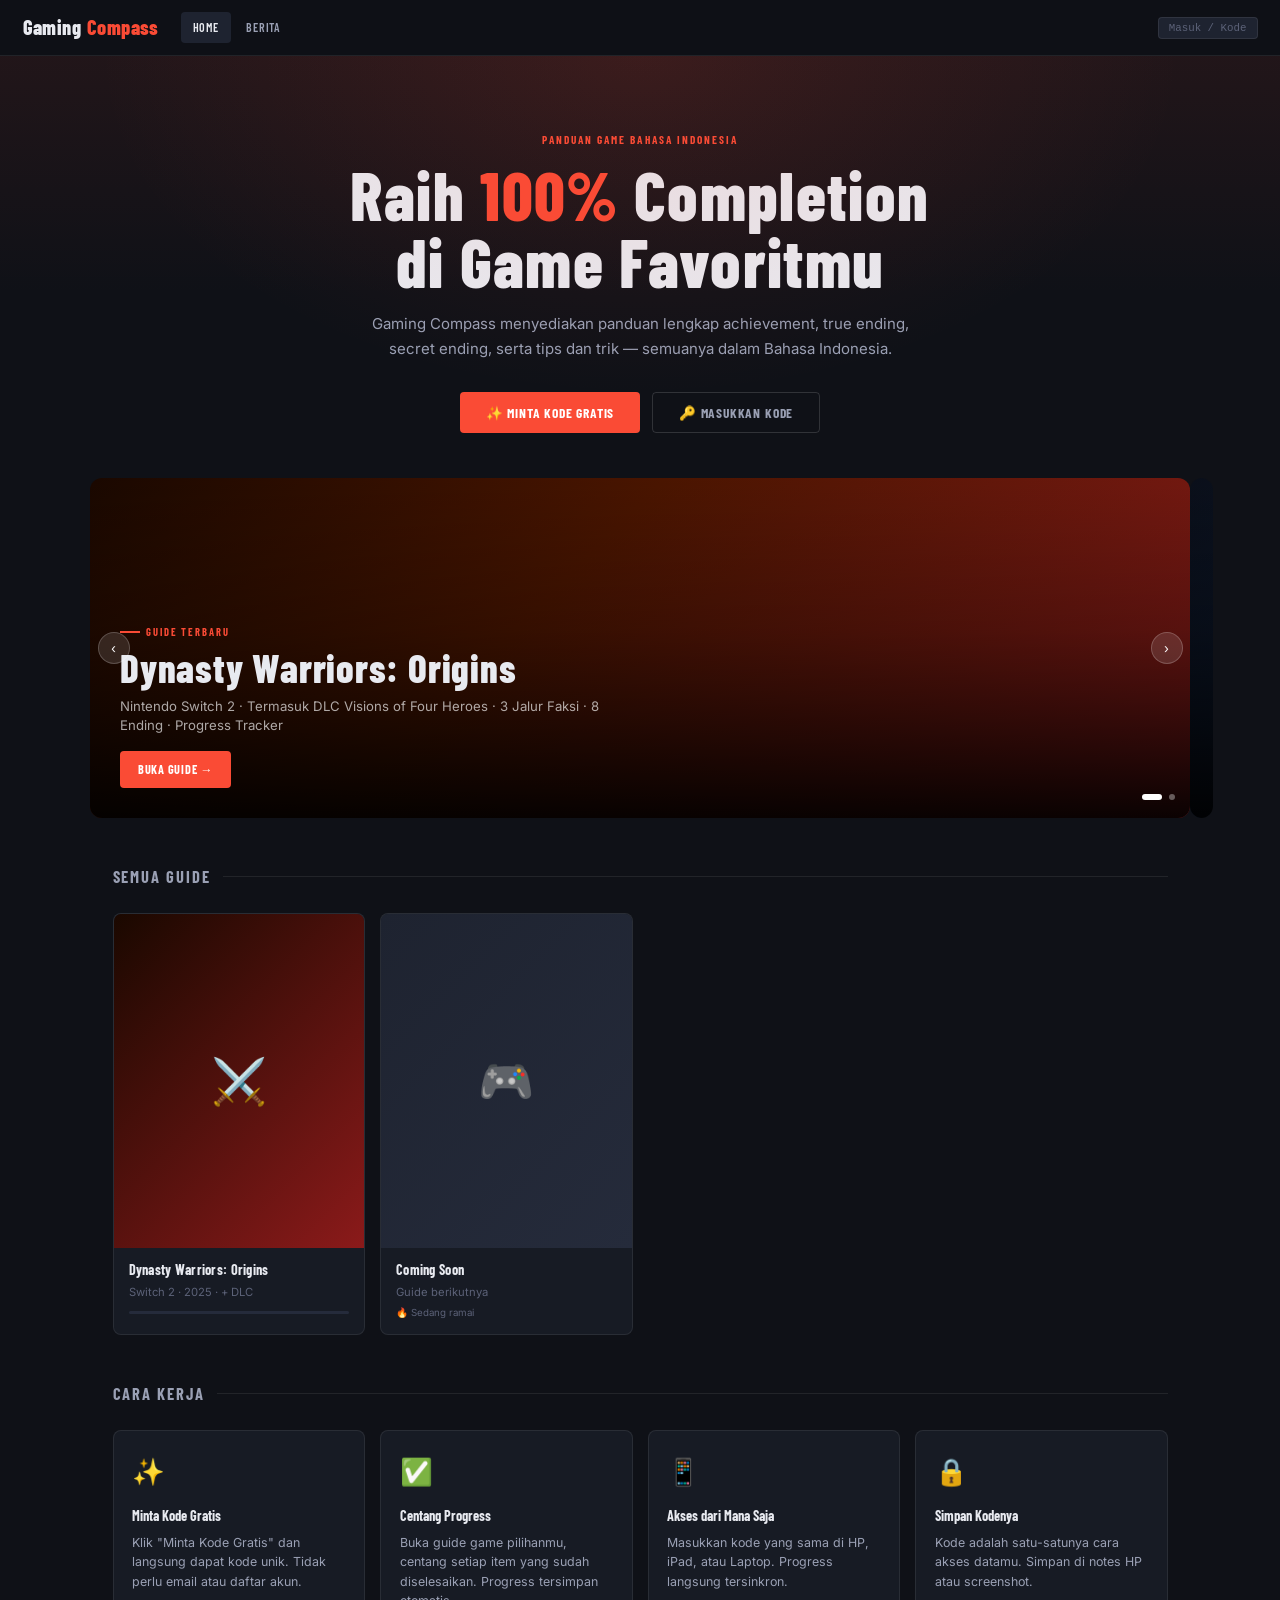
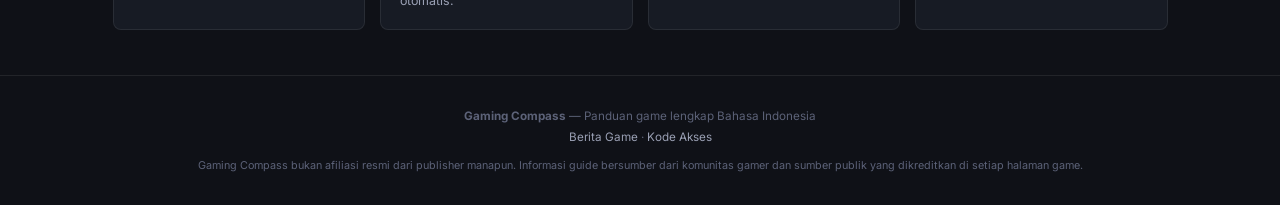
==== index.html @ 0605aa99 "Update index.html" ====
<!DOCTYPE html>
<html lang="id">
<head>
<meta charset="UTF-8">
<meta name="viewport" content="width=device-width, initial-scale=1.0">
<title>Gaming Compass — Panduan Game Lengkap Bahasa Indonesia</title>
<meta name="description" content="Gaming Compass adalah website panduan game berbahasa Indonesia. Temukan guide achievement, true ending, secret ending, dan tips trik menyelesaikan game favoritmu.">
<meta name="keywords" content="panduan game, guide game indonesia, achievement guide, true ending, secret ending, tips trik game, gaming compass">
<meta property="og:title" content="Gaming Compass — Panduan Game Bahasa Indonesia">
<meta property="og:description" content="Guide achievement, true ending, secret ending, dan tips trik game dalam Bahasa Indonesia.">
<meta property="og:type" content="website">
<link rel="canonical" href="https://yutelich.github.io/GamingCompass/">
<link rel="stylesheet" href="assets/css/main.css">
<style>
  /* ── HERO SLIDER ─────────────────────────────── */
  .gc-slider {
    position: relative;
    overflow: hidden;
    border-radius: var(--radius-lg);
    margin: 1.5rem auto 0;
    max-width: 1100px;
    padding: 0 1.5rem;
    box-sizing: content-box;
  }
  .gc-slider-inner { padding: 0 1.5rem; }
  .gc-slides {
    display: flex;
    transition: transform 0.5s cubic-bezier(0.4,0,0.2,1);
    will-change: transform;
  }
  .gc-slide {
    min-width: 100%;
    position: relative;
    height: 340px;
    border-radius: var(--radius-lg);
    overflow: hidden;
    display: flex;
    align-items: flex-end;
    flex-shrink: 0;
  }
  .gc-slide-bg {
    position: absolute;
    inset: 0;
  }
  .gc-slide-gradient {
    position: absolute;
    inset: 0;
    background: linear-gradient(to top, rgba(0,0,0,0.92) 0%, rgba(0,0,0,0.3) 55%, transparent 100%);
  }
  .gc-slide-content {
    position: relative;
    z-index: 1;
    padding: 2rem;
    width: 100%;
  }
  .gc-slide-label {
    font-family: var(--font-head);
    font-size: 0.7rem;
    font-weight: 700;
    letter-spacing: 0.18em;
    text-transform: uppercase;
    color: var(--c-accent);
    margin-bottom: 0.5rem;
    display: flex;
    align-items: center;
    gap: 0.4rem;
  }
  .gc-slide-label::before {
    content: '';
    width: 20px; height: 2px;
    background: var(--c-accent);
    display: inline-block;
  }
  .gc-slide-title {
    font-family: var(--font-head);
    font-size: clamp(1.6rem, 4vw, 2.6rem);
    font-weight: 800;
    line-height: 1.05;
    letter-spacing: 0.02em;
    margin-bottom: 0.5rem;
  }
  .gc-slide-desc {
    font-size: 0.88rem;
    color: rgba(255,255,255,0.65);
    margin-bottom: 1rem;
    max-width: 520px;
    line-height: 1.5;
  }

  /* News slide items */
  .gc-slide-news-grid {
    display: grid;
    grid-template-columns: repeat(3, 1fr);
    gap: 0.75rem;
    margin-top: 0.5rem;
  }
  .gc-slide-news-item {
    background: rgba(255,255,255,0.07);
    border: 1px solid rgba(255,255,255,0.1);
    border-radius: var(--radius);
    padding: 0.7rem 0.85rem;
    text-decoration: none;
    display: block;
    transition: background 0.15s;
  }
  .gc-slide-news-item:hover { background: rgba(255,255,255,0.12); }
  .gc-slide-news-source {
    font-family: var(--font-head);
    font-size: 0.62rem;
    font-weight: 700;
    letter-spacing: 0.1em;
    text-transform: uppercase;
    color: var(--c-accent);
    margin-bottom: 0.25rem;
  }
  .gc-slide-news-title {
    font-family: var(--font-head);
    font-size: 0.82rem;
    font-weight: 600;
    color: var(--c-text);
    line-height: 1.3;
    display: -webkit-box;
    -webkit-line-clamp: 2;
    -webkit-box-orient: vertical;
    overflow: hidden;
  }

  /* Slider controls */
  .gc-slider-controls {
    position: absolute;
    bottom: 1.25rem;
    right: 2.5rem;
    display: flex;
    align-items: center;
    gap: 0.5rem;
    z-index: 10;
  }
  .gc-slider-dot {
    width: 6px; height: 6px;
    border-radius: 99px;
    background: rgba(255,255,255,0.35);
    cursor: pointer;
    transition: all 0.2s;
    border: none;
    padding: 0;
  }
  .gc-slider-dot.active {
    background: #fff;
    width: 20px;
  }
  .gc-slider-arrow {
    width: 32px; height: 32px;
    border-radius: 50%;
    background: rgba(255,255,255,0.12);
    border: 1px solid rgba(255,255,255,0.2);
    color: #fff;
    display: flex;
    align-items: center;
    justify-content: center;
    cursor: pointer;
    font-size: 0.85rem;
    transition: background 0.15s;
    position: absolute;
    top: 50%;
    transform: translateY(-50%);
    z-index: 10;
  }
  .gc-slider-arrow:hover { background: rgba(255,255,255,0.25); }
  .gc-slider-arrow.prev { left: 2rem; }
  .gc-slider-arrow.next { right: 2rem; }

  /* News loading */
  .gc-news-loading {
    display: flex;
    gap: 0.75rem;
  }
  .gc-news-skeleton {
    flex: 1;
    background: rgba(255,255,255,0.06);
    border-radius: var(--radius);
    height: 70px;
    animation: shimmer 1.4s infinite;
  }
  @keyframes shimmer {
    0%,100% { opacity: 0.4; }
    50% { opacity: 0.8; }
  }

  /* ── HOW IT WORKS ────────────────────────────── */
  .gc-how-grid {
    display: grid;
    grid-template-columns: repeat(auto-fit, minmax(200px, 1fr));
    gap: 1rem;
  }
  .gc-how-card {
    background: var(--c-surface);
    border: 1px solid var(--c-border);
    border-radius: var(--radius);
    padding: 1.25rem;
  }
  .gc-how-icon { font-size: 1.75rem; margin-bottom: 0.75rem; }
  .gc-how-title {
    font-family: var(--font-head);
    font-size: 0.95rem;
    font-weight: 700;
    margin-bottom: 0.35rem;
  }
  .gc-how-desc { font-size: 0.83rem; color: var(--c-text-2); line-height: 1.55; }

  /* ── MOBILE SLIDER FIX ────────────────────────── */
  @media (max-width: 640px) {
    /* Slider wrapper — full bleed di mobile */
    .gc-slider {
      padding: 0;
      margin: 1rem 0 0;
      border-radius: 0;
    }
    .gc-slider-inner { padding: 0; }

    /* Slide: stack vertikal di mobile — gambar atas, konten bawah */
    .gc-slide {
      height: auto;
      min-height: 0;
      flex-direction: column;
      align-items: stretch;
    }

    /* Gambar hero: 16:9 di atas */
    .gc-slide-bg {
      position: relative;
      width: 100%;
      aspect-ratio: 16/9;
      flex-shrink: 0;
    }
    .gc-slide-bg img,
    .gc-slide-bg > div {
      position: absolute;
      inset: 0;
      width: 100%;
      height: 100%;
    }

    /* Gradient: hanya di bawah gambar, tidak menutupi teks */
    .gc-slide-gradient {
      display: none;
    }

    /* Konten: di bawah gambar dengan background solid */
    .gc-slide-content {
      position: relative;
      background: var(--c-surface);
      border-top: 1px solid var(--c-border);
      padding: 1rem 1.25rem 1.5rem;
      z-index: 1;
    }

    /* Teks konten — sesuaikan ukuran */
    .gc-slide-title { font-size: 1.35rem; color: var(--c-text); }
    .gc-slide-desc { color: var(--c-text-2); font-size: 0.82rem; margin-bottom: 0.75rem; }
    .gc-slide-label { color: var(--c-accent); }

    /* News grid: 1 kolom */
    .gc-slide-news-grid {
      grid-template-columns: 1fr;
      gap: 0.5rem;
    }

    /* Sembunyikan arrow, tampilkan dots lebih besar */
    .gc-slider-arrow { display: none; }
    .gc-slider-controls {
      position: relative;
      bottom: auto;
      right: auto;
      justify-content: center;
      padding: 0.75rem 0 0.25rem;
      background: var(--c-surface);
    }
    .gc-slider-dot { width: 8px; height: 8px; }
    .gc-slider-dot.active { width: 24px; }
  }
</style>
</head>
<body>

<!-- NAV -->
<nav class="gc-nav">
  <a href="/" class="gc-nav-logo">Gaming<span>Compass</span></a>
  <div class="gc-nav-links">
    <a href="/" class="gc-nav-link active">Home</a>
    <a href="news/" class="gc-nav-link">Berita</a>
  </div>
  <div class="gc-nav-right">
    <button class="gc-nav-code" id="gc-nav-code" onclick="GCModal.showAuth()">Masuk / Kode</button>
  </div>
</nav>

<!-- HERO -->
<section class="gc-hero" style="padding-bottom:1.5rem">
  <div class="gc-hero-eyebrow">Panduan Game Bahasa Indonesia</div>
  <h1 class="gc-hero-title">Raih <span>100%</span> Completion<br>di Game Favoritmu</h1>
  <p class="gc-hero-desc">
    Gaming Compass menyediakan panduan lengkap achievement, true ending, secret ending,
    serta tips dan trik — semuanya dalam Bahasa Indonesia.
  </p>
  <div class="gc-hero-actions">
    <button class="btn btn-primary btn-lg" onclick="GCModal.showNewCode()">✨ Minta Kode Gratis</button>
    <button class="btn btn-outline btn-lg" onclick="GCModal.showEnterCode()">🔑 Masukkan Kode</button>
  </div>
</section>

<!-- ── FEATURED SLIDER ─────────────────────────── -->
<div class="gc-slider" id="gc-slider">
  <button class="gc-slider-arrow prev" onclick="GCSlider.prev()" aria-label="Sebelumnya">‹</button>
  <button class="gc-slider-arrow next" onclick="GCSlider.next()" aria-label="Berikutnya">›</button>

  <div class="gc-slides" id="gc-slides">

    <!-- Slide 1: Featured Game -->
    <div class="gc-slide">
      <div class="gc-slide-bg" id="sgdb-hero-dwo">
        <!-- Gambar dari SteamGridDB dimuat via JS, fallback ke gradient -->
        <div id="sgdb-hero-placeholder-dwo" style="width:100%;height:100%;background:linear-gradient(135deg,#1a0800 0%,#4a1500 40%,#8b1a1a 100%)"></div>
        <img id="sgdb-hero-img-dwo" src="" alt=""
             style="width:100%;height:100%;object-fit:cover;position:absolute;inset:0;display:none;opacity:0.85"
             onerror="this.style.display='none'">
      </div>
      <div class="gc-slide-gradient"></div>
      <div class="gc-slide-content">
        <div class="gc-slide-label">Guide Terbaru</div>
        <div class="gc-slide-title">Dynasty Warriors: Origins</div>
        <div class="gc-slide-desc">Nintendo Switch 2 · Termasuk DLC Visions of Four Heroes · 3 Jalur Faksi · 8 Ending · Progress Tracker</div>
        <a href="games/dwo/" class="btn btn-primary">Buka Guide →</a>
      </div>
    </div>

    <!-- Slide 2: Berita Terkini + background game trending -->
    <div class="gc-slide">
      <div class="gc-slide-bg">
        <div style="width:100%;height:100%;background:linear-gradient(135deg,#0a0f1a 0%,#0d1f3c 50%,#0a1628 100%)"></div>
        <img id="slide2-trending-img" src="" alt=""
             style="width:100%;height:100%;object-fit:cover;position:absolute;inset:0;display:none;opacity:0.25"
             onerror="this.style.display='none'">
      </div>
      <div class="gc-slide-gradient"></div>
      <div class="gc-slide-content">
        <div class="gc-slide-label">Berita Terkini</div>
        <div class="gc-slide-title">Seputar Dunia Game</div>
        <div id="gc-slide-news">
          <!-- Diisi JS dari RSS feed -->
          <div class="gc-news-loading">
            <div class="gc-news-skeleton"></div>
            <div class="gc-news-skeleton"></div>
            <div class="gc-news-skeleton"></div>
          </div>
        </div>
        <a href="news/" class="btn btn-outline" style="margin-top:0.85rem">Lihat Semua Berita →</a>
      </div>
    </div>

  </div>

  <!-- Dots -->
  <div class="gc-slider-controls">
    <button class="gc-slider-dot active" onclick="GCSlider.goTo(0)"></button>
    <button class="gc-slider-dot" onclick="GCSlider.goTo(1)"></button>
  </div>
</div>

<!-- ── GAME LIST ──────────────────────────────── -->
<div class="gc-section">
  <div class="gc-section-title">Semua Guide</div>
  <div class="gc-game-grid">
    <a href="games/dwo/" class="gc-game-card">
      <div class="gc-game-card-cover">
        <img id="sgdb-cover-dwo"
             src=""
             alt="Dynasty Warriors: Origins"
             style="width:100%;height:100%;object-fit:cover;display:none"
             onerror="this.style.display='none';document.getElementById('sgdb-placeholder-dwo').style.display='flex'">
        <div id="sgdb-placeholder-dwo" class="gc-game-card-cover-placeholder"
             style="background:linear-gradient(135deg,#1a0800,#8b1a1a)">⚔️</div>
      </div>
      <div class="gc-game-card-info">
        <div class="gc-game-card-title">Dynasty Warriors: Origins</div>
        <div class="gc-game-card-meta">Switch 2 · 2025 · + DLC</div>
        <div class="gc-game-card-progress">
          <div class="gc-game-card-progress-fill" id="prog-dwo" style="width:0%"></div>
        </div>
      </div>
    </a>
    <!-- Coming Soon: gambar dari game trending via SGDB -->
    <div class="gc-game-card" style="cursor:default;pointer-events:none" id="card-trending">
      <div class="gc-game-card-cover">
        <img id="trending-cover" src="" alt=""
             style="width:100%;height:100%;object-fit:cover;display:none">
        <div id="trending-placeholder" class="gc-game-card-cover-placeholder"
             style="background:linear-gradient(135deg,var(--c-surface-2),var(--c-surface-3))">🎮</div>
      </div>
      <div class="gc-game-card-info">
        <div class="gc-game-card-title" id="trending-title">Coming Soon</div>
        <div class="gc-game-card-meta" id="trending-meta">Guide berikutnya</div>
        <div style="font-size:0.65rem;color:var(--c-text-3);margin-top:0.25rem">🔥 Sedang ramai</div>
      </div>
    </div>
  </div>
</div>

<!-- ── HOW IT WORKS ──────────────────────────── -->
<div class="gc-section" style="padding-top:0">
  <div class="gc-section-title">Cara Kerja</div>
  <div class="gc-how-grid">
    <div class="gc-how-card">
      <div class="gc-how-icon">✨</div>
      <div class="gc-how-title">Minta Kode Gratis</div>
      <div class="gc-how-desc">Klik "Minta Kode Gratis" dan langsung dapat kode unik. Tidak perlu email atau daftar akun.</div>
    </div>
    <div class="gc-how-card">
      <div class="gc-how-icon">✅</div>
      <div class="gc-how-title">Centang Progress</div>
      <div class="gc-how-desc">Buka guide game pilihanmu, centang setiap item yang sudah diselesaikan. Progress tersimpan otomatis.</div>
    </div>
    <div class="gc-how-card">
      <div class="gc-how-icon">📱</div>
      <div class="gc-how-title">Akses dari Mana Saja</div>
      <div class="gc-how-desc">Masukkan kode yang sama di HP, iPad, atau Laptop. Progress langsung tersinkron.</div>
    </div>
    <div class="gc-how-card">
      <div class="gc-how-icon">🔒</div>
      <div class="gc-how-title">Simpan Kodenya</div>
      <div class="gc-how-desc">Kode adalah satu-satunya cara akses datamu. Simpan di notes HP atau screenshot.</div>
    </div>
  </div>
</div>

<!-- FOOTER -->
<footer class="gc-footer">
  <strong>Gaming Compass</strong> — Panduan game lengkap Bahasa Indonesia<br>
  <a href="news/">Berita Game</a> ·
  <a href="#" onclick="GCModal.showAuth();return false">Kode Akses</a>
  <span class="gc-disclaimer">
    Gaming Compass bukan afiliasi resmi dari publisher manapun.
    Informasi guide bersumber dari komunitas gamer dan sumber publik yang dikreditkan di setiap halaman game.
  </span>
</footer>

<!-- Trakteer: gunakan link langsung, hindari script embed yang override body -->
<div id="gc-trakteer-fixed" style="display:none">
  <a href="https://trakteer.id/yudith2/tip" target="_blank" rel="noopener"
     style="display:inline-flex;align-items:center;gap:8px;background:#04B7A6;color:#fff;padding:10px 20px;border-radius:8px;font-weight:700;font-size:14px;text-decoration:none">
    <img src="https://trakteer.id/images/mix/coffee.png" width="24" height="24" alt="">
    Dukung di Trakteer
  </a>
</div>
<script src="assets/js/core.js"></script>
<script src="assets/js/modal.js"></script>
<script src="assets/js/test.js"></script>
<script>
  // ── API KEY ────────────────────────────────────
  GC.CONFIG.JSONBIN_API_KEY = '$2a$10$VFA8BfmxCnPmR4nZk/qxd..3oQptVimsCT5/ZEF265dcwY8LIfJZK';

  // ── INIT: tanpa pop-up, hanya update nav ──────
  (async () => {
    await GC.init();
    // Update tombol nav sesuai status login — tanpa modal pop-up
    const navBtn = document.getElementById('gc-nav-code');
    if (navBtn) {
      if (GC.isLoggedIn()) {
        navBtn.textContent = '🔑 ' + GC.getCode();
        navBtn.classList.add('logged-in');
        navBtn.title = 'Klik untuk logout';
        navBtn.onclick = () => {
          if (confirm('Keluar dari kode ini?')) { GC.logout(); location.reload(); }
        };
      } else if (GC.isGuest()) {
        navBtn.textContent = '👁 Mode Tamu';
      }
    }
    // Progress bar di game card
    if (GC.isLoggedIn()) {
      const prog = GC.getProgress('dwo');
      const done = Object.values(prog).filter(Boolean).length;
      const total = 125;
      const el = document.getElementById('prog-dwo');
      if (el) el.style.width = Math.round(done / total * 100) + '%';
    }
  })();

  // ── SLIDER ────────────────────────────────────
  const GCSlider = (() => {
    let current = 0;
    const total = 2;
    let timer = null;
    const INTERVAL = 6000;

    function goTo(idx) {
      current = (idx + total) % total;
      const slides = document.getElementById('gc-slides');
      if (!slides) return;
      slides.style.transform = `translateX(-${current * 100}%)`;
      document.querySelectorAll('.gc-slider-dot').forEach((d, i) => {
        d.classList.toggle('active', i === current);
      });
      resetTimer();
    }
    function next() { goTo(current + 1); }
    function prev() { goTo(current - 1); }
    function resetTimer() {
      clearInterval(timer);
      timer = setInterval(next, INTERVAL);
    }

    // Swipe support (touch)
    let touchStartX = 0;
    const slider = document.getElementById('gc-slider');
    if (slider) {
      slider.addEventListener('touchstart', e => { touchStartX = e.touches[0].clientX; }, { passive: true });
      slider.addEventListener('touchend', e => {
        const diff = touchStartX - e.changedTouches[0].clientX;
        if (Math.abs(diff) > 40) diff > 0 ? next() : prev();
      });
      // Pause on hover
      slider.addEventListener('mouseenter', () => clearInterval(timer));
      slider.addEventListener('mouseleave', resetTimer);
    }

    resetTimer();
    return { goTo, next, prev };
  })();

  // ── BERITA DI SLIDE 2 (RSS via allorigins proxy) ──
  async function loadSlideNews() {
    const sources = [
      { name: 'Gamebrott', url: 'https://gamebrott.com/category/berita/feed' },
    ];
    const container = document.getElementById('gc-slide-news');
    if (!container) return;

    try {
      // Ambil 1 artikel dari tiap sumber secara paralel
      const results = await Promise.allSettled(
        sources.map(async src => {
          const proxy = `https://gc-rss-proxy.yudithputra-smi.workers.dev/?url=${encodeURIComponent(src.url)}`;
          const res = await fetch(proxy, { signal: AbortSignal.timeout(6000) });
          const data = await res.json();
          const parser = new DOMParser();
          const xml = parser.parseFromString(data.contents, 'text/xml');
          const item = xml.querySelector('item');
          return {
            source: src.name,
            title: item?.querySelector('title')?.textContent?.trim() || '—',
            link: item?.querySelector('link')?.textContent?.trim() || '#',
          };
        })
      );

      const items = results
        .filter(r => r.status === 'fulfilled')
        .map(r => r.value);

      if (items.length === 0) throw new Error('no items');

      container.innerHTML = `
        <div class="gc-slide-news-grid">
          ${items.map(item => `
            <a href="${item.link}" target="_blank" rel="noopener" class="gc-slide-news-item">
              <div class="gc-slide-news-source">${item.source}</div>
              <div class="gc-slide-news-title">${item.title}</div>
            </a>
          `).join('')}
        </div>
      `;
    } catch {
      // Fallback jika semua RSS gagal
      container.innerHTML = `
        <div class="gc-slide-news-grid">
          <a href="news/" class="gc-slide-news-item">
            <div class="gc-slide-news-source">Gaming Compass</div>
            <div class="gc-slide-news-title">Lihat semua berita game terbaru →</div>
          </a>
        </div>
      `;
    }
  }

  // ── STEAMGRIDDB — Auto-fetch cover art ───────────────────────────
  const CF_WORKER = 'https://gc-rss-proxy.yudithputra-smi.workers.dev';

  // Config per game: { slug, query, sgdbId (opsional — lebih akurat) }
  const GAME_ART = [
    { id: 'dwo', query: 'Dynasty Warriors Origins', sgdbId: 5453515 },
    // Tambah game baru di sini:
    // { id: 'game2', query: 'Nama Game', sgdbId: null },
  ];

  async function fetchGameArt(game) {
    try {
      // Pakai sgdbId langsung jika ada (lebih akurat, skip search step)
      const params = game.sgdbId
        ? `id=${game.sgdbId}&type=grids`
        : `game=${encodeURIComponent(game.query)}&type=grids`;

      const res = await fetch(`${CF_WORKER}/sgdb?${params}`);
      if (!res.ok) return null;
      const data = await res.json();
      if (!data.success || !data.images || data.images.length === 0) return null;

      // Pilih gambar terbaik — prefer thumb untuk card (lebih kecil, lebih cepat)
      return data.images[0].thumb || data.images[0].url;
    } catch(e) {
      console.warn('[SGDB] ' + game.id + ':', e.message);
      return null;
    }
  }

  async function loadAllGameArt() {
    for (var i = 0; i < GAME_ART.length; i++) {
      var game = GAME_ART[i];
      var imgEl = document.getElementById('sgdb-cover-' + game.id);
      var placeholderEl = document.getElementById('sgdb-placeholder-' + game.id);
      if (!imgEl) continue;

      // Fetch grid (portrait) untuk card
      var artUrl = await fetchGameArt(game);
      if (artUrl) {
        imgEl.src = artUrl;
        imgEl.style.display = 'block';
        if (placeholderEl) placeholderEl.style.display = 'none';
        console.log('[SGDB] grid ' + game.id + ': OK');
      } else {
        if (placeholderEl) placeholderEl.style.display = 'flex';
        console.warn('[SGDB] ' + game.id + ': gagal, pakai placeholder');
      }

      // Fetch hero (landscape) untuk featured slider
      var heroImgEl = document.getElementById('sgdb-hero-img-' + game.id);
      var heroPlaceholderEl = document.getElementById('sgdb-hero-placeholder-' + game.id);
      if (heroImgEl) {
        try {
          var heroParams = game.sgdbId
            ? 'id=' + game.sgdbId + '&type=heroes'
            : 'game=' + encodeURIComponent(game.query) + '&type=heroes';
          var heroRes = await fetch(CF_WORKER + '/sgdb?' + heroParams);
          var heroData = await heroRes.json();
          if (heroData.success && heroData.images && heroData.images.length > 0) {
            heroImgEl.src = heroData.images[0].url;
            heroImgEl.style.display = 'block';
            if (heroPlaceholderEl) heroPlaceholderEl.style.opacity = '0.3';
            console.log('[SGDB] hero ' + game.id + ': OK');
          }
        } catch(e) {
          console.warn('[SGDB] hero ' + game.id + ':', e.message);
        }
      }
    }
  }

  // ── TRENDING GAME — untuk Coming Soon card + Slide 2 background ──
  // Cache 7 hari di localStorage
  const TRENDING_CACHE_KEY = 'gc_trending_cache';
  const TRENDING_CACHE_TTL = 7 * 24 * 60 * 60 * 1000; // 7 hari ms

  async function loadTrending() {
    try {
      // Cek cache dulu
      const cached = localStorage.getItem(TRENDING_CACHE_KEY);
      if (cached) {
        const { data, ts } = JSON.parse(cached);
        if (Date.now() - ts < TRENDING_CACHE_TTL && data && data.games && data.games.length > 0) {
          applyTrending(data.games[0]);
          console.log('[Trending] dari cache, refresh ' + Math.round((TRENDING_CACHE_TTL - (Date.now() - ts)) / 86400000) + ' hari lagi');
          return;
        }
      }
      // Fetch baru
      const res = await fetch(CF_WORKER + '/trending?count=2');
      if (!res.ok) throw new Error('HTTP ' + res.status);
      const data = await res.json();
      if (data.success && data.games && data.games.length > 0) {
        // Simpan ke cache
        localStorage.setItem(TRENDING_CACHE_KEY, JSON.stringify({ data, ts: Date.now() }));
        applyTrending(data.games[0]);
        // Slide 2 pakai game ke-2 jika ada
        if (data.games.length > 1 && data.games[1].image) {
          var s2img = document.getElementById('slide2-trending-img');
          if (s2img) {
            s2img.src = data.games[1].image;
            s2img.style.display = 'block';
          }
        }
        console.log('[Trending] fetched:', data.games.map(function(g){return g.name;}).join(', '));
      }
    } catch(e) {
      console.warn('[Trending] gagal:', e.message);
    }
  }

  function applyTrending(game) {
    if (!game) return;
    // Update Coming Soon card
    var titleEl = document.getElementById('trending-title');
    var metaEl = document.getElementById('trending-meta');
    var coverEl = document.getElementById('trending-cover');
    var placeholderEl = document.getElementById('trending-placeholder');
    if (titleEl) titleEl.textContent = game.name;
    if (metaEl) metaEl.textContent = game.platform + ' · ' + game.year;
    if (coverEl && game.thumb) {
      coverEl.src = game.thumb;
      coverEl.style.display = 'block';
      if (placeholderEl) placeholderEl.style.display = 'none';
    }
    // Slide 2 background
    if (game.image) {
      var s2img = document.getElementById('slide2-trending-img');
      if (s2img) {
        s2img.src = game.image;
        s2img.style.display = 'block';
      }
    }
  }

  // Load semua setelah halaman siap
  if (document.readyState === 'complete') {
    loadSlideNews();
    loadAllGameArt();
    loadTrending();
  } else {
    window.addEventListener('load', function() {
      loadSlideNews();
      loadAllGameArt();
      loadTrending();
    });
  }
</script>
</body>
</html>
---- assets/css/main.css ----
/* ─────────────────────────────────────────────
   Gaming Compass — main.css
   Theme: Dark editorial, IGN-inspired
   Fonts: Barlow Condensed (headings) + Inter (body)
───────────────────────────────────────────── */

@import url('https://fonts.googleapis.com/css2?family=Barlow+Condensed:ital,wght@0,400;0,600;0,700;0,800;1,700&family=Inter:wght@300;400;500;600&display=swap');

/* ─── TOKENS ──────────────────────────────── */
:root {
  --c-bg:        #0f1117;
  --c-surface:   #171b24;
  --c-surface-2: #1e2330;
  --c-surface-3: #252b3b;
  --c-border:    rgba(255,255,255,0.08);
  --c-border-2:  rgba(255,255,255,0.14);

  --c-text:      #e8eaf0;
  --c-text-2:    #9aa0b4;
  --c-text-3:    #5c6278;

  --c-accent:    #fa4b35;   /* IGN-red */
  --c-accent-2:  #ff6b50;
  --c-gold:      #f0b429;
  --c-gold-dim:  #7a6030;
  --c-green:     #2ecc71;
  --c-blue:      #3498db;

  /* Per-game accent (dioverride di tiap game page) */
  --c-game:      var(--c-accent);
  --c-game-dim:  rgba(250,75,53,0.15);

  --radius-sm:   4px;
  --radius:      8px;
  --radius-lg:   12px;

  --shadow:      0 2px 12px rgba(0,0,0,0.4);
  --shadow-lg:   0 8px 32px rgba(0,0,0,0.6);

  --font-head:   'Barlow Condensed', sans-serif;
  --font-body:   'Inter', sans-serif;

  --nav-h:       56px;
  --sidebar-w:   260px;
}

/* ─── RESET ───────────────────────────────── */
*, *::before, *::after { box-sizing: border-box; margin: 0; padding: 0; }
html { scroll-behavior: smooth; font-size: 15px; }
body {
  background: var(--c-bg);
  color: var(--c-text);
  font-family: var(--font-body);
  line-height: 1.65;
  min-height: 100vh;
  -webkit-font-smoothing: antialiased;
}
img { max-width: 100%; display: block; }
a { color: inherit; text-decoration: none; }
button { cursor: pointer; font-family: inherit; }

/* ─── SCROLLBAR ───────────────────────────── */
::-webkit-scrollbar { width: 6px; height: 6px; }
::-webkit-scrollbar-track { background: var(--c-bg); }
::-webkit-scrollbar-thumb { background: var(--c-surface-3); border-radius: 99px; }

/* ═══════════════════════════════════════════
   NAVIGATION
═══════════════════════════════════════════ */
.gc-nav {
  position: sticky;
  top: 0;
  z-index: 100;
  height: var(--nav-h);
  background: rgba(15,17,23,0.96);
  backdrop-filter: blur(12px);
  border-bottom: 1px solid var(--c-border);
  display: flex;
  align-items: center;
  padding: 0 1.5rem;
  gap: 1.5rem;
}
.gc-nav-logo {
  font-family: var(--font-head);
  font-size: 1.35rem;
  font-weight: 800;
  letter-spacing: 0.02em;
  color: var(--c-text);
  display: flex;
  align-items: center;
  gap: 0.4rem;
  white-space: nowrap;
}
.gc-nav-logo span { color: var(--c-accent); }
.gc-nav-links {
  display: flex;
  gap: 0.25rem;
  flex: 1;
}
.gc-nav-link {
  font-family: var(--font-head);
  font-size: 0.8rem;
  font-weight: 600;
  letter-spacing: 0.08em;
  text-transform: uppercase;
  padding: 0.35rem 0.75rem;
  border-radius: var(--radius-sm);
  color: var(--c-text-2);
  transition: color 0.15s, background 0.15s;
}
.gc-nav-link:hover, .gc-nav-link.active { color: var(--c-text); background: var(--c-surface-2); }
.gc-nav-right {
  display: flex;
  align-items: center;
  gap: 0.75rem;
  margin-left: auto;
}
.gc-nav-code {
  font-family: monospace;
  font-size: 0.72rem;
  color: var(--c-text-3);
  background: var(--c-surface-2);
  border: 1px solid var(--c-border);
  padding: 4px 10px;
  border-radius: var(--radius-sm);
  cursor: pointer;
  transition: border-color 0.15s;
}
.gc-nav-code:hover { border-color: var(--c-border-2); color: var(--c-text-2); }
.gc-nav-code.logged-in { color: var(--c-gold); border-color: rgba(240,180,41,0.3); }

/* ═══════════════════════════════════════════
   BUTTONS
═══════════════════════════════════════════ */
.btn {
  display: inline-flex;
  align-items: center;
  gap: 0.4rem;
  font-family: var(--font-head);
  font-size: 0.82rem;
  font-weight: 700;
  letter-spacing: 0.06em;
  text-transform: uppercase;
  padding: 0.55rem 1.2rem;
  border-radius: var(--radius-sm);
  border: none;
  transition: all 0.15s;
  white-space: nowrap;
}
.btn-primary { background: var(--c-accent); color: #fff; }
.btn-primary:hover { background: var(--c-accent-2); transform: translateY(-1px); }
.btn-outline {
  background: transparent;
  color: var(--c-text-2);
  border: 1px solid var(--c-border-2);
}
.btn-outline:hover { color: var(--c-text); border-color: var(--c-text-3); }
.btn-ghost {
  background: var(--c-surface-2);
  color: var(--c-text-2);
  border: 1px solid var(--c-border);
}
.btn-ghost:hover { background: var(--c-surface-3); color: var(--c-text); }
.btn-gold { background: var(--c-gold); color: #000; }
.btn-gold:hover { background: #f5c842; }
.btn-sm { font-size: 0.72rem; padding: 0.35rem 0.8rem; }
.btn-lg { font-size: 0.9rem; padding: 0.75rem 1.75rem; }

/* ═══════════════════════════════════════════
   MODAL
═══════════════════════════════════════════ */
.gc-modal-overlay {
  position: fixed;
  inset: 0;
  background: rgba(0,0,0,0.75);
  backdrop-filter: blur(4px);
  z-index: 200;
  display: flex;
  align-items: center;
  justify-content: center;
  padding: 1rem;
  opacity: 0;
  pointer-events: none;
  transition: opacity 0.2s;
}
.gc-modal-overlay.open { opacity: 1; pointer-events: all; }
.gc-modal {
  background: var(--c-surface);
  border: 1px solid var(--c-border-2);
  border-radius: var(--radius-lg);
  padding: 2rem;
  width: 100%;
  max-width: 440px;
  box-shadow: var(--shadow-lg);
  transform: translateY(12px);
  transition: transform 0.2s;
}
.gc-modal-overlay.open .gc-modal { transform: translateY(0); }
.gc-modal-title {
  font-family: var(--font-head);
  font-size: 1.4rem;
  font-weight: 800;
  letter-spacing: 0.03em;
  margin-bottom: 0.25rem;
}
.gc-modal-sub { color: var(--c-text-2); font-size: 0.88rem; margin-bottom: 1.5rem; }
.gc-modal-actions { display: flex; flex-direction: column; gap: 0.75rem; }
.gc-modal-divider {
  display: flex;
  align-items: center;
  gap: 0.75rem;
  color: var(--c-text-3);
  font-size: 0.75rem;
  margin: 0.25rem 0;
}
.gc-modal-divider::before, .gc-modal-divider::after {
  content: '';
  flex: 1;
  height: 1px;
  background: var(--c-border);
}

/* Input */
.gc-input-group { display: flex; flex-direction: column; gap: 0.4rem; }
.gc-input-group label { font-size: 0.78rem; color: var(--c-text-2); font-weight: 500; }
.gc-input {
  background: var(--c-bg);
  border: 1px solid var(--c-border-2);
  border-radius: var(--radius-sm);
  padding: 0.65rem 0.9rem;
  color: var(--c-text);
  font-family: monospace;
  font-size: 1rem;
  letter-spacing: 0.08em;
  text-transform: uppercase;
  transition: border-color 0.15s;
  width: 100%;
}
.gc-input:focus { outline: none; border-color: var(--c-accent); }
.gc-input::placeholder { color: var(--c-text-3); text-transform: none; letter-spacing: 0; font-family: var(--font-body); }
.gc-input-error { color: #e74c3c; font-size: 0.78rem; margin-top: 0.25rem; }

/* Code display */
.gc-code-display {
  background: var(--c-bg);
  border: 1px solid var(--c-border-2);
  border-radius: var(--radius);
  padding: 1.25rem;
  text-align: center;
  margin: 1rem 0;
}
.gc-code-value {
  font-family: monospace;
  font-size: 1.6rem;
  font-weight: 700;
  letter-spacing: 0.12em;
  color: var(--c-gold);
  margin-bottom: 0.5rem;
}
.gc-code-note { font-size: 0.78rem; color: var(--c-text-3); }

/* Donate section di modal */
.gc-donate-section {
  border-top: 1px solid var(--c-border);
  margin-top: 1.25rem;
  padding-top: 1.25rem;
  text-align: center;
}
.gc-donate-label {
  font-size: 0.78rem;
  color: var(--c-text-3);
  margin-bottom: 0.75rem;
}

/* ═══════════════════════════════════════════
   HOMEPAGE — HERO
═══════════════════════════════════════════ */
.gc-hero {
  position: relative;
  overflow: hidden;
  padding: 5rem 1.5rem 4rem;
  text-align: center;
  background: linear-gradient(180deg, rgba(250,75,53,0.08) 0%, transparent 60%);
}
.gc-hero::before {
  content: '';
  position: absolute;
  inset: 0;
  background:
    radial-gradient(ellipse at 50% 0%, rgba(250,75,53,0.12) 0%, transparent 60%);
  pointer-events: none;
}
.gc-hero-eyebrow {
  font-family: var(--font-head);
  font-size: 0.75rem;
  font-weight: 700;
  letter-spacing: 0.18em;
  text-transform: uppercase;
  color: var(--c-accent);
  margin-bottom: 0.75rem;
}
.gc-hero-title {
  font-family: var(--font-head);
  font-size: clamp(2.4rem, 7vw, 4.5rem);
  font-weight: 800;
  line-height: 1;
  letter-spacing: 0.02em;
  margin-bottom: 1rem;
}
.gc-hero-title span { color: var(--c-accent); }
.gc-hero-desc {
  max-width: 560px;
  margin: 0 auto 2rem;
  color: var(--c-text-2);
  font-size: 1rem;
  line-height: 1.7;
}
.gc-hero-actions {
  display: flex;
  gap: 0.75rem;
  justify-content: center;
  flex-wrap: wrap;
}

/* ═══════════════════════════════════════════
   HOMEPAGE — GAME GRID
═══════════════════════════════════════════ */
.gc-section {
  max-width: 1100px;
  margin: 0 auto;
  padding: 3rem 1.5rem;
}
.gc-section-title {
  font-family: var(--font-head);
  font-size: 1.1rem;
  font-weight: 700;
  letter-spacing: 0.12em;
  text-transform: uppercase;
  color: var(--c-text-2);
  margin-bottom: 1.5rem;
  display: flex;
  align-items: center;
  gap: 0.75rem;
}
.gc-section-title::after {
  content: '';
  flex: 1;
  height: 1px;
  background: var(--c-border);
}

.gc-game-grid {
  display: grid;
  grid-template-columns: repeat(auto-fill, minmax(200px, 1fr));
  gap: 1rem;
}
.gc-game-card {
  background: var(--c-surface);
  border: 1px solid var(--c-border);
  border-radius: var(--radius);
  overflow: hidden;
  transition: border-color 0.2s, transform 0.2s, box-shadow 0.2s;
  cursor: pointer;
  text-decoration: none;
  display: block;
}
.gc-game-card:hover {
  border-color: var(--c-border-2);
  transform: translateY(-3px);
  box-shadow: var(--shadow-lg);
}
.gc-game-card-cover {
  aspect-ratio: 3/4;
  background: var(--c-surface-2);
  position: relative;
  overflow: hidden;
}
.gc-game-card-cover img {
  width: 100%;
  height: 100%;
  object-fit: cover;
  transition: transform 0.3s;
}
.gc-game-card:hover .gc-game-card-cover img { transform: scale(1.04); }
.gc-game-card-cover-placeholder {
  width: 100%;
  height: 100%;
  display: flex;
  align-items: center;
  justify-content: center;
  font-size: 3rem;
  color: var(--c-text-3);
}
.gc-game-card-info { padding: 0.85rem 1rem; }
.gc-game-card-title {
  font-family: var(--font-head);
  font-size: 0.95rem;
  font-weight: 700;
  letter-spacing: 0.02em;
  margin-bottom: 0.25rem;
  line-height: 1.3;
}
.gc-game-card-meta { font-size: 0.75rem; color: var(--c-text-3); }
.gc-game-card-progress {
  margin-top: 0.6rem;
  height: 3px;
  background: var(--c-surface-3);
  border-radius: 99px;
  overflow: hidden;
}
.gc-game-card-progress-fill {
  height: 100%;
  background: var(--c-accent);
  border-radius: 99px;
  transition: width 0.4s;
}

/* ═══════════════════════════════════════════
   GAME PAGE LAYOUT
═══════════════════════════════════════════ */
.gc-game-layout {
  display: grid;
  grid-template-columns: var(--sidebar-w) 1fr;
  min-height: calc(100vh - var(--nav-h));
  max-width: 1200px;
  margin: 0 auto;
  padding: 0 1.5rem;
  gap: 2rem;
}
.gc-sidebar {
  position: sticky;
  top: calc(var(--nav-h) + 1rem);
  height: fit-content;
  max-height: calc(100vh - var(--nav-h) - 2rem);
  overflow-y: auto;
  padding: 1.5rem 0;
}
.gc-sidebar-title {
  font-family: var(--font-head);
  font-size: 0.7rem;
  font-weight: 700;
  letter-spacing: 0.14em;
  text-transform: uppercase;
  color: var(--c-text-3);
  margin-bottom: 0.75rem;
  padding-bottom: 0.5rem;
  border-bottom: 1px solid var(--c-border);
}
.gc-sidebar-nav { display: flex; flex-direction: column; gap: 2px; }
.gc-sidebar-link {
  display: flex;
  align-items: center;
  justify-content: space-between;
  padding: 0.45rem 0.75rem;
  border-radius: var(--radius-sm);
  font-size: 0.82rem;
  color: var(--c-text-2);
  transition: all 0.15s;
  gap: 0.5rem;
}
.gc-sidebar-link:hover { background: var(--c-surface-2); color: var(--c-text); }
.gc-sidebar-link.active { background: var(--c-game-dim); color: var(--c-game); }
.gc-sidebar-link-pct {
  font-size: 0.7rem;
  color: var(--c-text-3);
  font-family: monospace;
  white-space: nowrap;
}

/* Overall progress di sidebar */
.gc-sidebar-progress {
  background: var(--c-surface);
  border: 1px solid var(--c-border);
  border-radius: var(--radius);
  padding: 1rem;
  margin-bottom: 1.25rem;
}
.gc-sidebar-progress-label {
  font-family: var(--font-head);
  font-size: 0.7rem;
  font-weight: 700;
  letter-spacing: 0.12em;
  text-transform: uppercase;
  color: var(--c-text-3);
  margin-bottom: 0.6rem;
}
.gc-overall-bar {
  height: 6px;
  background: var(--c-surface-3);
  border-radius: 99px;
  overflow: hidden;
  margin-bottom: 0.4rem;
}
.gc-overall-bar-fill {
  height: 100%;
  background: var(--c-game);
  border-radius: 99px;
  transition: width 0.4s;
}
.gc-overall-pct {
  font-family: var(--font-head);
  font-size: 1.2rem;
  font-weight: 700;
  color: var(--c-text);
}

.gc-content { padding: 2rem 0; }

/* ═══════════════════════════════════════════
   GAME PAGE — HERO BANNER
═══════════════════════════════════════════ */
.gc-game-hero {
  position: relative;
  height: 280px;
  overflow: hidden;
  border-radius: var(--radius-lg);
  margin-bottom: 2rem;
  display: flex;
  align-items: flex-end;
}
.gc-game-hero-bg {
  position: absolute;
  inset: 0;
  background: var(--c-surface-2);
}
.gc-game-hero-bg img {
  width: 100%;
  height: 100%;
  object-fit: cover;
  object-position: center top;
  opacity: 0.75;
  transition: opacity 0.3s ease;
}
.gc-game-hero-gradient {
  position: absolute;
  inset: 0;
  background: linear-gradient(to top, var(--c-bg) 0%, transparent 60%);
}
.gc-game-hero-content {
  position: relative;
  z-index: 1;
  padding: 1.5rem;
  width: 100%;
}
.gc-game-hero-tag {
  font-family: var(--font-head);
  font-size: 0.7rem;
  font-weight: 700;
  letter-spacing: 0.14em;
  text-transform: uppercase;
  color: var(--c-game);
  margin-bottom: 0.3rem;
}
.gc-game-hero-title {
  font-family: var(--font-head);
  font-size: clamp(1.6rem, 4vw, 2.4rem);
  font-weight: 800;
  line-height: 1;
  letter-spacing: 0.02em;
}

/* ═══════════════════════════════════════════
   CHECKLIST COMPONENTS
═══════════════════════════════════════════ */
.gc-chapter {
  margin-bottom: 1.25rem;
  border: 1px solid var(--c-border);
  border-radius: var(--radius);
  overflow: hidden;
}
.gc-chapter-header {
  display: flex;
  align-items: center;
  justify-content: space-between;
  padding: 0.85rem 1.25rem;
  background: var(--c-surface);
  cursor: pointer;
  user-select: none;
  gap: 1rem;
  transition: background 0.15s;
}
.gc-chapter-header:hover { background: var(--c-surface-2); }
.gc-chapter-title {
  font-family: var(--font-head);
  font-size: 0.95rem;
  font-weight: 700;
  letter-spacing: 0.04em;
  color: var(--c-text);
  display: flex;
  align-items: center;
  gap: 0.6rem;
}
.gc-faction-dot {
  width: 8px; height: 8px;
  border-radius: 50%;
  flex-shrink: 0;
}
.gc-chapter-meta {
  display: flex;
  align-items: center;
  gap: 0.75rem;
  flex-shrink: 0;
}
.gc-chapter-counter {
  font-family: monospace;
  font-size: 0.75rem;
  color: var(--c-text-3);
  white-space: nowrap;
}
.gc-chapter-counter.done { color: var(--c-green); }
.gc-chevron {
  color: var(--c-text-3);
  font-size: 0.75rem;
  transition: transform 0.2s;
}
.gc-chapter.open .gc-chevron { transform: rotate(180deg); }
.gc-chapter-body {
  display: none;
  padding: 0.75rem 1.25rem 1.25rem;
  background: var(--c-bg);
}
.gc-chapter.open .gc-chapter-body { display: block; }

/* Sub section */
.gc-sub-title {
  font-family: var(--font-head);
  font-size: 0.7rem;
  font-weight: 700;
  letter-spacing: 0.12em;
  text-transform: uppercase;
  color: var(--c-text-3);
  margin: 1rem 0 0.5rem;
  padding-bottom: 0.3rem;
  border-bottom: 1px solid var(--c-border);
}
.gc-sub-title:first-child { margin-top: 0.25rem; }

/* Check items */
.check-item {
  display: flex;
  align-items: flex-start;
  gap: 0.65rem;
  padding: 0.5rem 0.4rem;
  border-radius: var(--radius-sm);
  cursor: pointer;
  transition: background 0.12s;
  border-bottom: 1px solid rgba(255,255,255,0.03);
}
.check-item:last-child { border-bottom: none; }
.check-item:hover { background: rgba(255,255,255,0.03); }
.check-item.locked { cursor: not-allowed; opacity: 0.55; }
.check-item.locked:hover { background: transparent; }
.check-item input[type=checkbox] { display: none; }
.check-box {
  width: 16px;
  height: 16px;
  border: 1.5px solid var(--c-surface-3);
  border-radius: 3px;
  flex-shrink: 0;
  margin-top: 2px;
  display: flex;
  align-items: center;
  justify-content: center;
  transition: all 0.15s;
  font-size: 10px;
  color: transparent;
}
.check-item:not(.locked):hover .check-box { border-color: var(--c-text-3); }
.check-item.done .check-box {
  background: var(--c-game);
  border-color: var(--c-game);
  color: #fff;
}
.check-item.done .check-box::after { content: '✓'; }
.check-text {
  font-size: 0.9rem;
  line-height: 1.5;
  color: var(--c-text-2);
  flex: 1;
}
.check-item.done .check-text {
  color: var(--c-text-3);
  text-decoration: line-through;
  text-decoration-color: var(--c-surface-3);
}

/* Badges */
.badge {
  font-family: var(--font-head);
  font-size: 0.62rem;
  font-weight: 700;
  letter-spacing: 0.06em;
  text-transform: uppercase;
  padding: 2px 7px;
  border-radius: 99px;
  flex-shrink: 0;
  margin-top: 2px;
  white-space: nowrap;
}
.badge-critical { background: rgba(231,76,60,0.2); color: #e74c3c; border: 1px solid rgba(231,76,60,0.3); }
.badge-miss { background: rgba(240,180,41,0.15); color: var(--c-gold); border: 1px solid rgba(240,180,41,0.3); }

/* Tip block */
.gc-tip {
  background: rgba(255,255,255,0.03);
  border-left: 2px solid var(--c-text-3);
  border-radius: 0 var(--radius-sm) var(--radius-sm) 0;
  padding: 0.55rem 0.9rem;
  margin: 0.65rem 0;
  font-size: 0.85rem;
  color: var(--c-text-2);
  font-style: italic;
  line-height: 1.5;
}

/* Progress bars per group */
.gc-prog-grid {
  display: grid;
  grid-template-columns: repeat(auto-fit, minmax(120px, 1fr));
  gap: 0.75rem;
  margin-bottom: 1.5rem;
}
.gc-prog-card {
  background: var(--c-surface);
  border: 1px solid var(--c-border);
  border-radius: var(--radius);
  padding: 0.75rem 1rem;
}
.gc-prog-label {
  font-family: var(--font-head);
  font-size: 0.68rem;
  font-weight: 700;
  letter-spacing: 0.1em;
  text-transform: uppercase;
  color: var(--c-text-3);
  margin-bottom: 0.5rem;
}
.prog-bar-wrap {
  background: var(--c-surface-3);
  border-radius: 99px;
  height: 4px;
  margin-bottom: 0.35rem;
  overflow: hidden;
}
.prog-bar {
  height: 100%;
  border-radius: 99px;
  background: var(--c-game);
  transition: width 0.4s ease;
}
.prog-pct {
  font-family: var(--font-head);
  font-size: 1rem;
  font-weight: 700;
  color: var(--c-text);
}

/* ═══════════════════════════════════════════
   NAV TABS (game page)
═══════════════════════════════════════════ */
.gc-tabs {
  display: flex;
  gap: 0.25rem;
  flex-wrap: wrap;
  border-bottom: 1px solid var(--c-border);
  margin-bottom: 1.5rem;
  padding-bottom: 0;
}
.gc-tab {
  font-family: var(--font-head);
  font-size: 0.75rem;
  font-weight: 700;
  letter-spacing: 0.08em;
  text-transform: uppercase;
  padding: 0.55rem 1rem;
  border: none;
  background: transparent;
  color: var(--c-text-3);
  border-bottom: 2px solid transparent;
  margin-bottom: -1px;
  transition: all 0.15s;
}
.gc-tab:hover { color: var(--c-text-2); }
.gc-tab.active { color: var(--c-game); border-bottom-color: var(--c-game); }

/* ═══════════════════════════════════════════
   NEWS PAGE
═══════════════════════════════════════════ */
.gc-news-grid {
  display: grid;
  grid-template-columns: repeat(auto-fill, minmax(300px, 1fr));
  gap: 1rem;
}
.gc-news-card {
  background: var(--c-surface);
  border: 1px solid var(--c-border);
  border-radius: var(--radius);
  overflow: hidden;
  transition: border-color 0.2s, transform 0.2s;
  text-decoration: none;
  display: block;
}
.gc-news-card:hover { border-color: var(--c-border-2); transform: translateY(-2px); }
.gc-news-card-img {
  aspect-ratio: 16/9;
  background: var(--c-surface-2);
  overflow: hidden;
}
.gc-news-card-img img { width: 100%; height: 100%; object-fit: cover; }
.gc-news-card-body { padding: 1rem; }
.gc-news-card-source {
  font-family: var(--font-head);
  font-size: 0.68rem;
  font-weight: 700;
  letter-spacing: 0.1em;
  text-transform: uppercase;
  color: var(--c-accent);
  margin-bottom: 0.4rem;
}
.gc-news-card-title {
  font-family: var(--font-head);
  font-size: 1rem;
  font-weight: 700;
  line-height: 1.3;
  color: var(--c-text);
  margin-bottom: 0.4rem;
}
.gc-news-card-date { font-size: 0.75rem; color: var(--c-text-3); }

/* ═══════════════════════════════════════════
   FOOTER
═══════════════════════════════════════════ */
.gc-footer {
  border-top: 1px solid var(--c-border);
  padding: 2rem 1.5rem;
  text-align: center;
  font-size: 0.78rem;
  color: var(--c-text-3);
  line-height: 1.8;
}
.gc-footer a { color: var(--c-text-2); }
.gc-footer a:hover { color: var(--c-text); }
.gc-disclaimer {
  display: block;
  margin-top: 0.5rem;
  font-size: 0.72rem;
  color: var(--c-text-3);
}

/* ═══════════════════════════════════════════
   FLOATING UI (save indicator, locked banner)
═══════════════════════════════════════════ */
.gc-save-indicator {
  position: fixed;
  bottom: 1rem;
  right: 1rem;
  font-family: var(--font-head);
  font-size: 0.72rem;
  font-weight: 700;
  letter-spacing: 0.06em;
  padding: 6px 12px;
  border-radius: var(--radius-sm);
  z-index: 150;
  transition: opacity 0.3s;
}
.gc-save-indicator.saving { background: var(--c-surface-2); color: var(--c-text-2); border: 1px solid var(--c-border); }
.gc-save-indicator.saved { background: rgba(46,204,113,0.15); color: var(--c-green); border: 1px solid rgba(46,204,113,0.3); }
.gc-save-indicator.error { background: rgba(231,76,60,0.15); color: #e74c3c; border: 1px solid rgba(231,76,60,0.3); }
.gc-save-indicator.hidden { opacity: 0; pointer-events: none; }

.gc-locked-banner {
  position: fixed;
  bottom: 1rem;
  left: 50%;
  transform: translateX(-50%);
  background: var(--c-surface);
  border: 1px solid var(--c-border-2);
  border-radius: var(--radius);
  padding: 0.65rem 1.25rem;
  font-size: 0.85rem;
  color: var(--c-text-2);
  z-index: 150;
  display: flex;
  align-items: center;
  gap: 0.75rem;
  box-shadow: var(--shadow-lg);
  white-space: nowrap;
}
.gc-locked-banner button {
  background: var(--c-accent);
  color: #fff;
  border: none;
  border-radius: var(--radius-sm);
  padding: 4px 12px;
  font-family: var(--font-head);
  font-size: 0.72rem;
  font-weight: 700;
  letter-spacing: 0.06em;
  text-transform: uppercase;
}
.gc-locked-banner.pulse { animation: pulse 0.4s ease; }
@keyframes pulse { 0%,100%{transform:translateX(-50%) scale(1)} 50%{transform:translateX(-50%) scale(1.03)} }

/* ═══════════════════════════════════════════
   TABLES (herb, ending)
═══════════════════════════════════════════ */
.gc-table {
  width: 100%;
  border-collapse: collapse;
  font-size: 0.85rem;
  margin: 0.75rem 0;
}
.gc-table th {
  font-family: var(--font-head);
  font-size: 0.68rem;
  font-weight: 700;
  letter-spacing: 0.1em;
  text-transform: uppercase;
  color: var(--c-text-3);
  text-align: left;
  padding: 0.45rem 0.75rem;
  border-bottom: 1px solid var(--c-border);
}
.gc-table td {
  padding: 0.5rem 0.75rem;
  border-bottom: 1px solid rgba(255,255,255,0.04);
  color: var(--c-text-2);
  vertical-align: top;
}
.gc-table tr:last-child td { border-bottom: none; }

/* ═══════════════════════════════════════════
   RESPONSIVE
═══════════════════════════════════════════ */
@media (max-width: 768px) {
  .gc-game-layout {
    grid-template-columns: 1fr;
    padding: 0 1rem;
  }
  .gc-sidebar {
    position: static;
    max-height: none;
    padding: 1rem 0 0;
  }
  .gc-nav-links { display: none; }
  .gc-game-grid { grid-template-columns: repeat(2, 1fr); }
  .gc-news-grid { grid-template-columns: 1fr; }
  .gc-prog-grid { grid-template-columns: repeat(2, 1fr); }
  .gc-locked-banner { white-space: normal; text-align: center; flex-direction: column; left: 1rem; right: 1rem; transform: none; }

  /* Hero banner mobile: aspect ratio, tidak terpotong */
  .gc-game-hero {
    height: auto;
    min-height: 0;
    border-radius: 0;
    margin: 0 0 1rem;
    flex-direction: column;
    align-items: stretch;
  }
  .gc-game-hero-bg {
    position: relative;
    height: 0;
    padding-bottom: 56.25%; /* 16:9 */
    flex-shrink: 0;
  }
  .gc-game-hero-gradient { display: none; }
  .gc-game-hero-content {
    position: relative;
    background: var(--c-surface);
    border-top: 1px solid var(--c-border);
    padding: 1rem 1.25rem;
  }
  .gc-game-hero-title { font-size: 1.4rem; }
}
@media (max-width: 480px) {
  .gc-game-grid { grid-template-columns: repeat(2, 1fr); }
  .gc-hero { padding: 3rem 1rem 2.5rem; }
  .gc-tab { font-size: 0.68rem; padding: 0.45rem 0.7rem; }
}
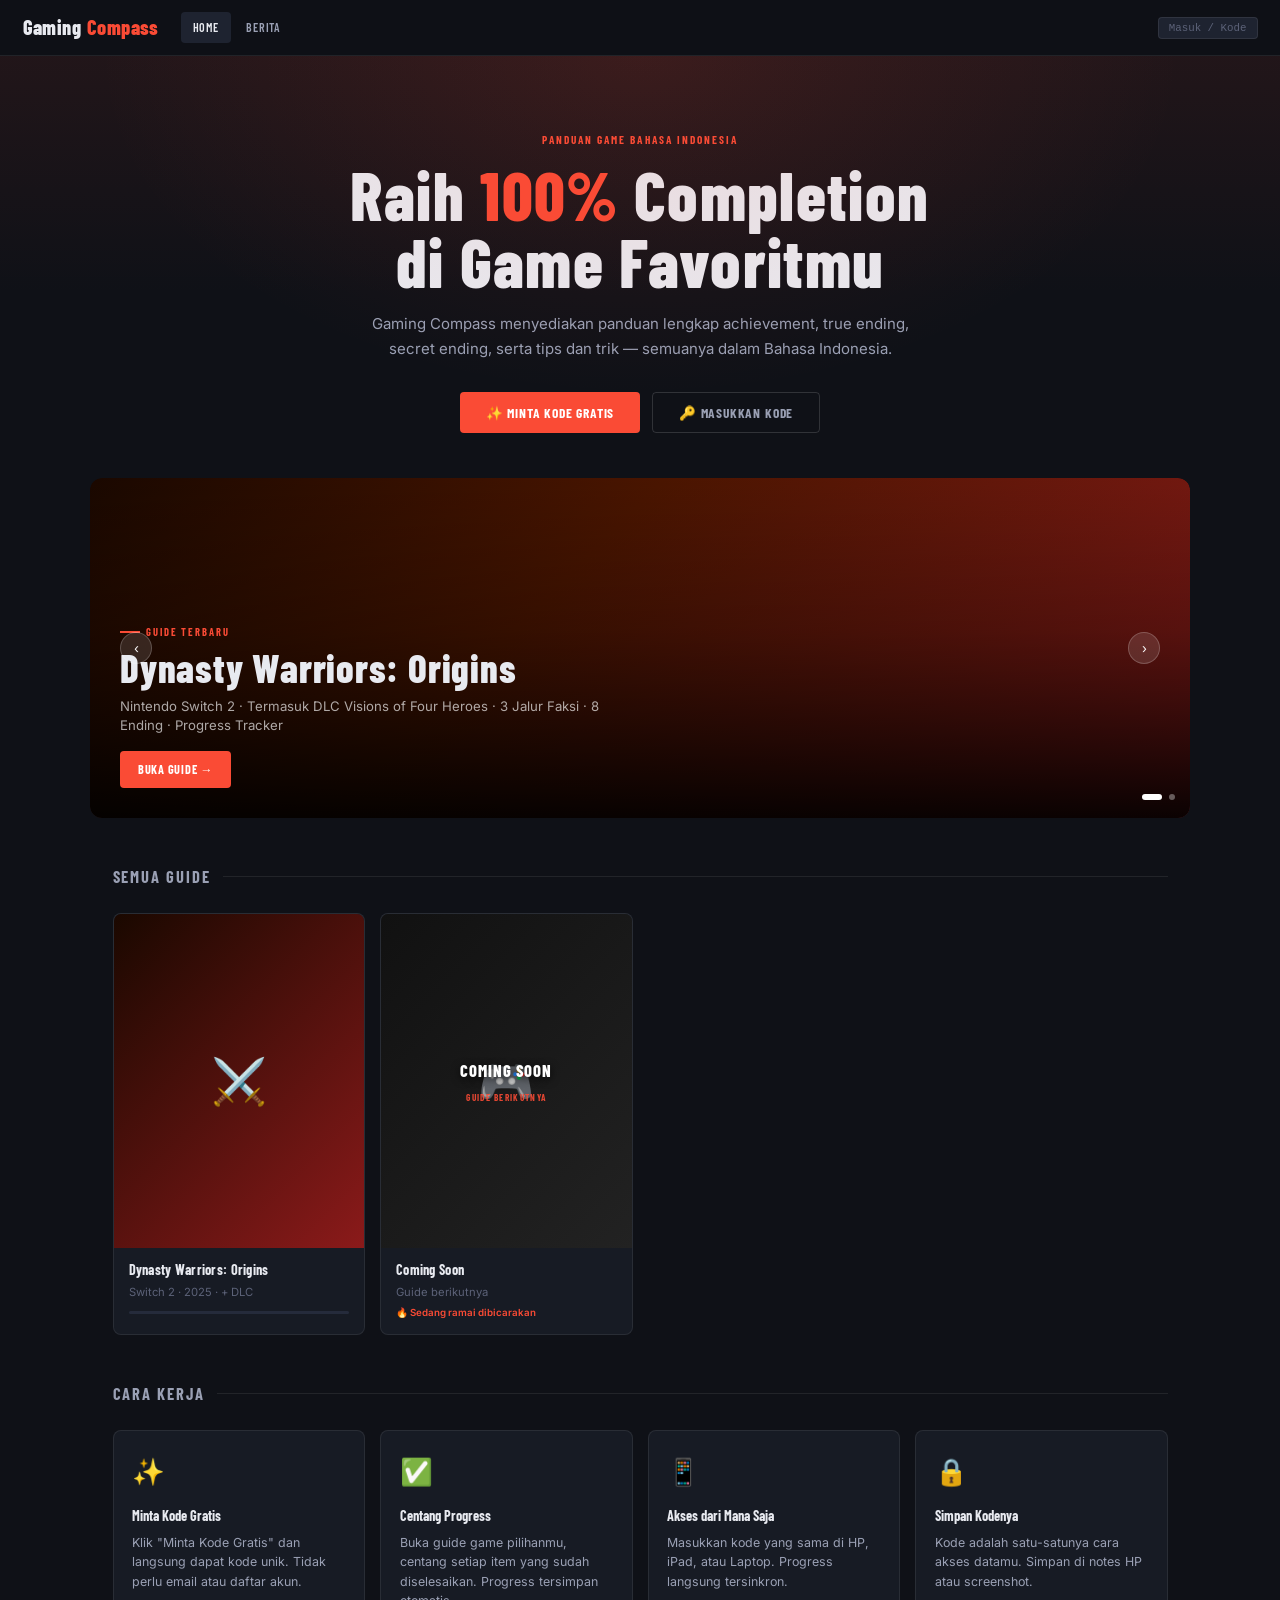
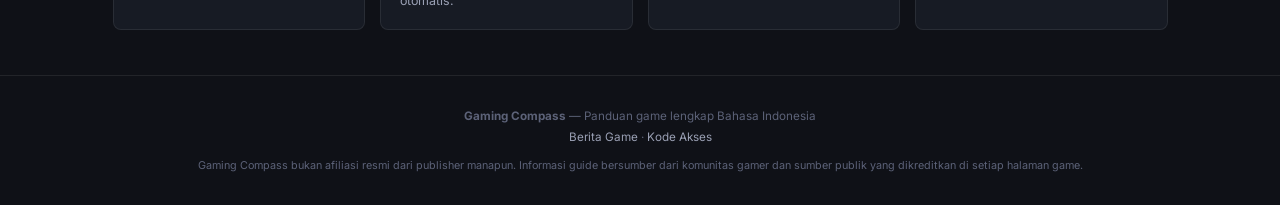
==== commit e9b1bd9b: "Update index.html" ====
--- a/index.html
+++ b/index.html
@@ -15,12 +15,15 @@
   /* ── HERO SLIDER ─────────────────────────────── */
   .gc-slider {
     position: relative;
-    overflow: hidden;
-    border-radius: var(--radius-lg);
     margin: 1.5rem auto 0;
     max-width: 1100px;
     padding: 0 1.5rem;
     box-sizing: content-box;
+  }
+  .gc-slider-viewport {
+    overflow: hidden;
+    border-radius: var(--radius-lg);
+    position: relative;
   }
   .gc-slider-inner { padding: 0 1.5rem; }
   .gc-slides {
@@ -209,74 +212,88 @@
 
   /* ── MOBILE SLIDER FIX ────────────────────────── */
   @media (max-width: 640px) {
-    /* Slider wrapper — full bleed di mobile */
+    /* Wrapper: hapus padding, full bleed */
     .gc-slider {
-      padding: 0;
-      margin: 1rem 0 0;
-      border-radius: 0;
-    }
-    .gc-slider-inner { padding: 0; }
-
-    /* Slide: stack vertikal di mobile — gambar atas, konten bawah */
+      padding: 0 !important;
+      margin: 0.75rem 0 0 !important;
+      max-width: 100% !important;
+    }
+    .gc-slider-viewport {
+      border-radius: 0 !important;
+      overflow: hidden !important;
+    }
+    .gc-slider-inner { padding: 0 !important; }
+
+    /* Slides container */
+    .gc-slides { width: 100%; }
+
+    /* Tiap slide: vertikal stack */
     .gc-slide {
-      height: auto;
-      min-height: 0;
-      flex-direction: column;
-      align-items: stretch;
-    }
-
-    /* Gambar hero: 16:9 di atas */
+      height: auto !important;
+      min-height: 0 !important;
+      flex-direction: column !important;
+      align-items: stretch !important;
+      border-radius: 0 !important;
+    }
+
+    /* Bg image: 16:9 aspect ratio, tidak terpotong */
     .gc-slide-bg {
-      position: relative;
-      width: 100%;
-      aspect-ratio: 16/9;
-      flex-shrink: 0;
-    }
-    .gc-slide-bg img,
-    .gc-slide-bg > div {
-      position: absolute;
-      inset: 0;
-      width: 100%;
-      height: 100%;
-    }
-
-    /* Gradient: hanya di bawah gambar, tidak menutupi teks */
-    .gc-slide-gradient {
-      display: none;
-    }
-
-    /* Konten: di bawah gambar dengan background solid */
+      position: relative !important;
+      inset: auto !important;
+      width: 100% !important;
+      height: 0 !important;
+      padding-bottom: 50% !important;
+      flex-shrink: 0 !important;
+    }
+    .gc-slide-bg > * {
+      position: absolute !important;
+      inset: 0 !important;
+      width: 100% !important;
+      height: 100% !important;
+    }
+
+    /* Gradient: hilangkan agar teks tidak tertutup */
+    .gc-slide-gradient { display: none !important; }
+
+    /* Konten: di bawah gambar */
     .gc-slide-content {
-      position: relative;
-      background: var(--c-surface);
-      border-top: 1px solid var(--c-border);
-      padding: 1rem 1.25rem 1.5rem;
-      z-index: 1;
-    }
-
-    /* Teks konten — sesuaikan ukuran */
-    .gc-slide-title { font-size: 1.35rem; color: var(--c-text); }
-    .gc-slide-desc { color: var(--c-text-2); font-size: 0.82rem; margin-bottom: 0.75rem; }
-    .gc-slide-label { color: var(--c-accent); }
+      position: relative !important;
+      background: var(--c-surface) !important;
+      border-top: 1px solid var(--c-border) !important;
+      padding: 1rem 1.25rem 1.25rem !important;
+      width: 100% !important;
+      box-sizing: border-box !important;
+    }
+    .gc-slide-title {
+      font-size: 1.25rem !important;
+      color: var(--c-text) !important;
+    }
+    .gc-slide-desc {
+      color: var(--c-text-2) !important;
+      font-size: 0.8rem !important;
+      margin-bottom: 0.6rem !important;
+    }
+    .gc-slide-label { color: var(--c-accent) !important; }
 
     /* News grid: 1 kolom */
     .gc-slide-news-grid {
-      grid-template-columns: 1fr;
-      gap: 0.5rem;
-    }
-
-    /* Sembunyikan arrow, tampilkan dots lebih besar */
-    .gc-slider-arrow { display: none; }
+      grid-template-columns: 1fr !important;
+      gap: 0.4rem !important;
+    }
+    .gc-slide-news-item { padding: 0.5rem 0.7rem !important; }
+
+    /* Controls: hilangkan arrow, dots di bawah */
+    .gc-slider-arrow { display: none !important; }
     .gc-slider-controls {
-      position: relative;
-      bottom: auto;
-      right: auto;
-      justify-content: center;
-      padding: 0.75rem 0 0.25rem;
-      background: var(--c-surface);
-    }
-    .gc-slider-dot { width: 8px; height: 8px; }
-    .gc-slider-dot.active { width: 24px; }
+      position: static !important;
+      display: flex !important;
+      justify-content: center !important;
+      padding: 0.6rem 0 !important;
+      background: var(--c-surface) !important;
+      transform: none !important;
+    }
+    .gc-slider-dot { width: 8px !important; height: 8px !important; }
+    .gc-slider-dot.active { width: 22px !important; }
   }
 </style>
 </head>
@@ -310,6 +327,7 @@
 
 <!-- ── FEATURED SLIDER ─────────────────────────── -->
 <div class="gc-slider" id="gc-slider">
+  <div class="gc-slider-viewport">
   <button class="gc-slider-arrow prev" onclick="GCSlider.prev()" aria-label="Sebelumnya">‹</button>
   <button class="gc-slider-arrow next" onclick="GCSlider.next()" aria-label="Berikutnya">›</button>
 
@@ -358,6 +376,7 @@
     </div>
 
   </div>
+  </div><!-- end viewport -->
 
   <!-- Dots -->
   <div class="gc-slider-controls">
@@ -388,18 +407,24 @@
         </div>
       </div>
     </a>
-    <!-- Coming Soon: gambar dari game trending via SGDB -->
+    <!-- Coming Soon: gambar blur dari game trending, overlay "Coming Soon" -->
     <div class="gc-game-card" style="cursor:default;pointer-events:none" id="card-trending">
-      <div class="gc-game-card-cover">
+      <div class="gc-game-card-cover" style="position:relative;overflow:hidden">
+        <!-- Gambar blur -->
         <img id="trending-cover" src="" alt=""
-             style="width:100%;height:100%;object-fit:cover;display:none">
+             style="width:100%;height:100%;object-fit:cover;display:none;filter:blur(4px) brightness(0.45);transform:scale(1.08)">
         <div id="trending-placeholder" class="gc-game-card-cover-placeholder"
-             style="background:linear-gradient(135deg,var(--c-surface-2),var(--c-surface-3))">🎮</div>
+             style="background:linear-gradient(135deg,#111,#222)">🎮</div>
+        <!-- Overlay "Coming Soon" -->
+        <div style="position:absolute;inset:0;display:flex;flex-direction:column;align-items:center;justify-content:center;gap:0.4rem;z-index:2;pointer-events:none">
+          <div style="font-family:var(--font-head);font-size:1.1rem;font-weight:800;color:#fff;letter-spacing:0.06em;text-transform:uppercase;text-shadow:0 2px 8px rgba(0,0,0,0.8)">Coming Soon</div>
+          <div style="font-family:var(--font-head);font-size:0.62rem;font-weight:700;color:var(--c-accent);letter-spacing:0.14em;text-transform:uppercase;opacity:0.9" id="trending-badge">Guide Berikutnya</div>
+        </div>
       </div>
       <div class="gc-game-card-info">
         <div class="gc-game-card-title" id="trending-title">Coming Soon</div>
         <div class="gc-game-card-meta" id="trending-meta">Guide berikutnya</div>
-        <div style="font-size:0.65rem;color:var(--c-text-3);margin-top:0.25rem">🔥 Sedang ramai</div>
+        <div style="font-size:0.65rem;color:var(--c-accent);margin-top:0.25rem;font-weight:600">🔥 Sedang ramai dibicarakan</div>
       </div>
     </div>
   </div>
@@ -642,7 +667,9 @@
           var heroRes = await fetch(CF_WORKER + '/sgdb?' + heroParams);
           var heroData = await heroRes.json();
           if (heroData.success && heroData.images && heroData.images.length > 0) {
-            heroImgEl.src = heroData.images[0].url;
+            // Pakai thumb untuk slider (lebih ringan), url hanya kalau thumb kosong
+            var heroSrc = heroData.images[0].thumb || heroData.images[0].url;
+            heroImgEl.src = heroSrc;
             heroImgEl.style.display = 'block';
             if (heroPlaceholderEl) heroPlaceholderEl.style.opacity = '0.3';
             console.log('[SGDB] hero ' + game.id + ': OK');
@@ -696,23 +723,32 @@
 
   function applyTrending(game) {
     if (!game) return;
-    // Update Coming Soon card
     var titleEl = document.getElementById('trending-title');
     var metaEl = document.getElementById('trending-meta');
+    var badgeEl = document.getElementById('trending-badge');
     var coverEl = document.getElementById('trending-cover');
     var placeholderEl = document.getElementById('trending-placeholder');
     if (titleEl) titleEl.textContent = game.name;
     if (metaEl) metaEl.textContent = game.platform + ' · ' + game.year;
-    if (coverEl && game.thumb) {
-      coverEl.src = game.thumb;
-      coverEl.style.display = 'block';
-      if (placeholderEl) placeholderEl.style.display = 'none';
-    }
-    // Slide 2 background
-    if (game.image) {
+    if (badgeEl) badgeEl.textContent = '🔥 ' + game.name;
+    // Pakai thumb (lebih kecil, lebih cepat) untuk card blur
+    var imgSrc = game.thumb || game.image;
+    if (coverEl && imgSrc) {
+      // Preload dulu sebelum tampilkan
+      var preload = new Image();
+      preload.onload = function() {
+        coverEl.src = imgSrc;
+        coverEl.style.display = 'block';
+        if (placeholderEl) placeholderEl.style.display = 'none';
+      };
+      preload.src = imgSrc;
+    }
+    // Slide 2 background — pakai thumb juga agar lebih ringan
+    var s2src = game.thumb || game.image;
+    if (s2src) {
       var s2img = document.getElementById('slide2-trending-img');
       if (s2img) {
-        s2img.src = game.image;
+        s2img.src = s2src;
         s2img.style.display = 'block';
       }
     }
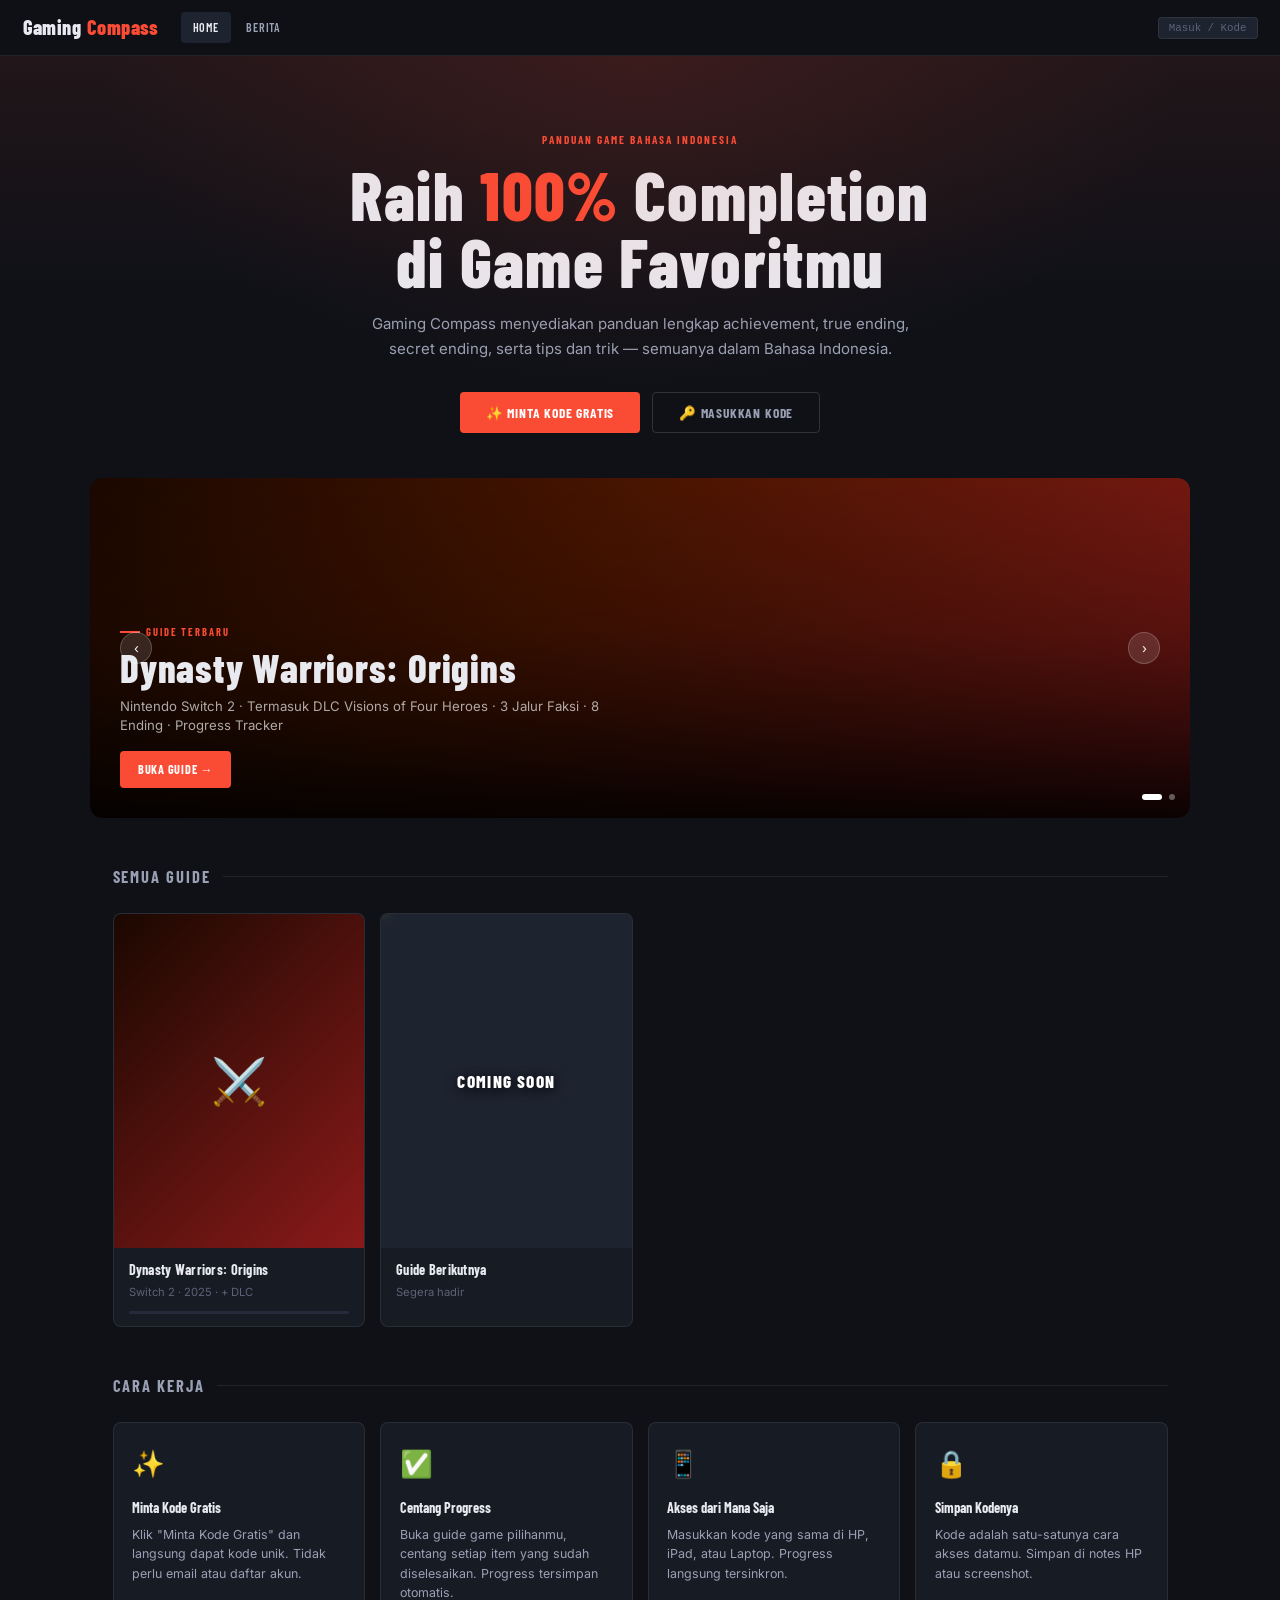
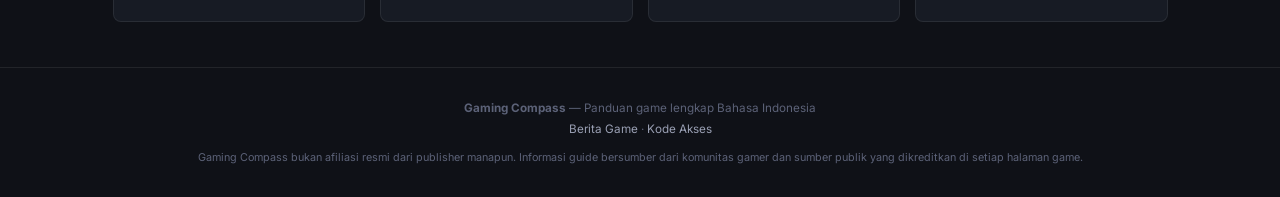
==== commit 851fd368: "Update index.html" ====
--- a/index.html
+++ b/index.html
@@ -407,24 +407,20 @@
         </div>
       </div>
     </a>
-    <!-- Coming Soon: gambar blur dari game trending, overlay "Coming Soon" -->
-    <div class="gc-game-card" style="cursor:default;pointer-events:none" id="card-trending">
+    <!-- Coming Soon: static blur image, no game info -->
+    <div class="gc-game-card" style="cursor:default;pointer-events:none">
       <div class="gc-game-card-cover" style="position:relative;overflow:hidden">
-        <!-- Gambar blur -->
-        <img id="trending-cover" src="" alt=""
-             style="width:100%;height:100%;object-fit:cover;display:none;filter:blur(4px) brightness(0.45);transform:scale(1.08)">
-        <div id="trending-placeholder" class="gc-game-card-cover-placeholder"
-             style="background:linear-gradient(135deg,#111,#222)">🎮</div>
-        <!-- Overlay "Coming Soon" -->
-        <div style="position:absolute;inset:0;display:flex;flex-direction:column;align-items:center;justify-content:center;gap:0.4rem;z-index:2;pointer-events:none">
-          <div style="font-family:var(--font-head);font-size:1.1rem;font-weight:800;color:#fff;letter-spacing:0.06em;text-transform:uppercase;text-shadow:0 2px 8px rgba(0,0,0,0.8)">Coming Soon</div>
-          <div style="font-family:var(--font-head);font-size:0.62rem;font-weight:700;color:var(--c-accent);letter-spacing:0.14em;text-transform:uppercase;opacity:0.9" id="trending-badge">Guide Berikutnya</div>
+        <img src="https://images.unsplash.com/photo-1612287230202-1ff1d85d1bdf?q=60&w=600&auto=format&fit=crop"
+             alt="" loading="lazy"
+             style="width:100%;height:100%;object-fit:cover;filter:blur(5px) brightness(0.35);transform:scale(1.1)">
+        <!-- Overlay Coming Soon -->
+        <div style="position:absolute;inset:0;display:flex;flex-direction:column;align-items:center;justify-content:center;z-index:2">
+          <div style="font-family:var(--font-head);font-size:1.15rem;font-weight:800;color:#fff;letter-spacing:0.08em;text-transform:uppercase;text-shadow:0 2px 12px rgba(0,0,0,0.9)">Coming Soon</div>
         </div>
       </div>
       <div class="gc-game-card-info">
-        <div class="gc-game-card-title" id="trending-title">Coming Soon</div>
-        <div class="gc-game-card-meta" id="trending-meta">Guide berikutnya</div>
-        <div style="font-size:0.65rem;color:var(--c-accent);margin-top:0.25rem;font-weight:600">🔥 Sedang ramai dibicarakan</div>
+        <div class="gc-game-card-title">Guide Berikutnya</div>
+        <div class="gc-game-card-meta">Segera hadir</div>
       </div>
     </div>
   </div>
@@ -723,35 +719,20 @@
 
   function applyTrending(game) {
     if (!game) return;
-    var titleEl = document.getElementById('trending-title');
-    var metaEl = document.getElementById('trending-meta');
-    var badgeEl = document.getElementById('trending-badge');
-    var coverEl = document.getElementById('trending-cover');
-    var placeholderEl = document.getElementById('trending-placeholder');
-    if (titleEl) titleEl.textContent = game.name;
-    if (metaEl) metaEl.textContent = game.platform + ' · ' + game.year;
-    if (badgeEl) badgeEl.textContent = '🔥 ' + game.name;
-    // Pakai thumb (lebih kecil, lebih cepat) untuk card blur
-    var imgSrc = game.thumb || game.image;
-    if (coverEl && imgSrc) {
-      // Preload dulu sebelum tampilkan
-      var preload = new Image();
-      preload.onload = function() {
-        coverEl.src = imgSrc;
-        coverEl.style.display = 'block';
-        if (placeholderEl) placeholderEl.style.display = 'none';
-      };
-      preload.src = imgSrc;
-    }
-    // Slide 2 background — pakai thumb juga agar lebih ringan
+    // Hanya update slide 2 background dengan gambar game trending
     var s2src = game.thumb || game.image;
     if (s2src) {
       var s2img = document.getElementById('slide2-trending-img');
       if (s2img) {
-        s2img.src = s2src;
-        s2img.style.display = 'block';
+        var preload = new Image();
+        preload.onload = function() {
+          s2img.src = s2src;
+          s2img.style.display = 'block';
+        };
+        preload.src = s2src;
       }
     }
+    console.log('[Trending] slide 2 bg:', game.name);
   }
 
   // Load semua setelah halaman siap
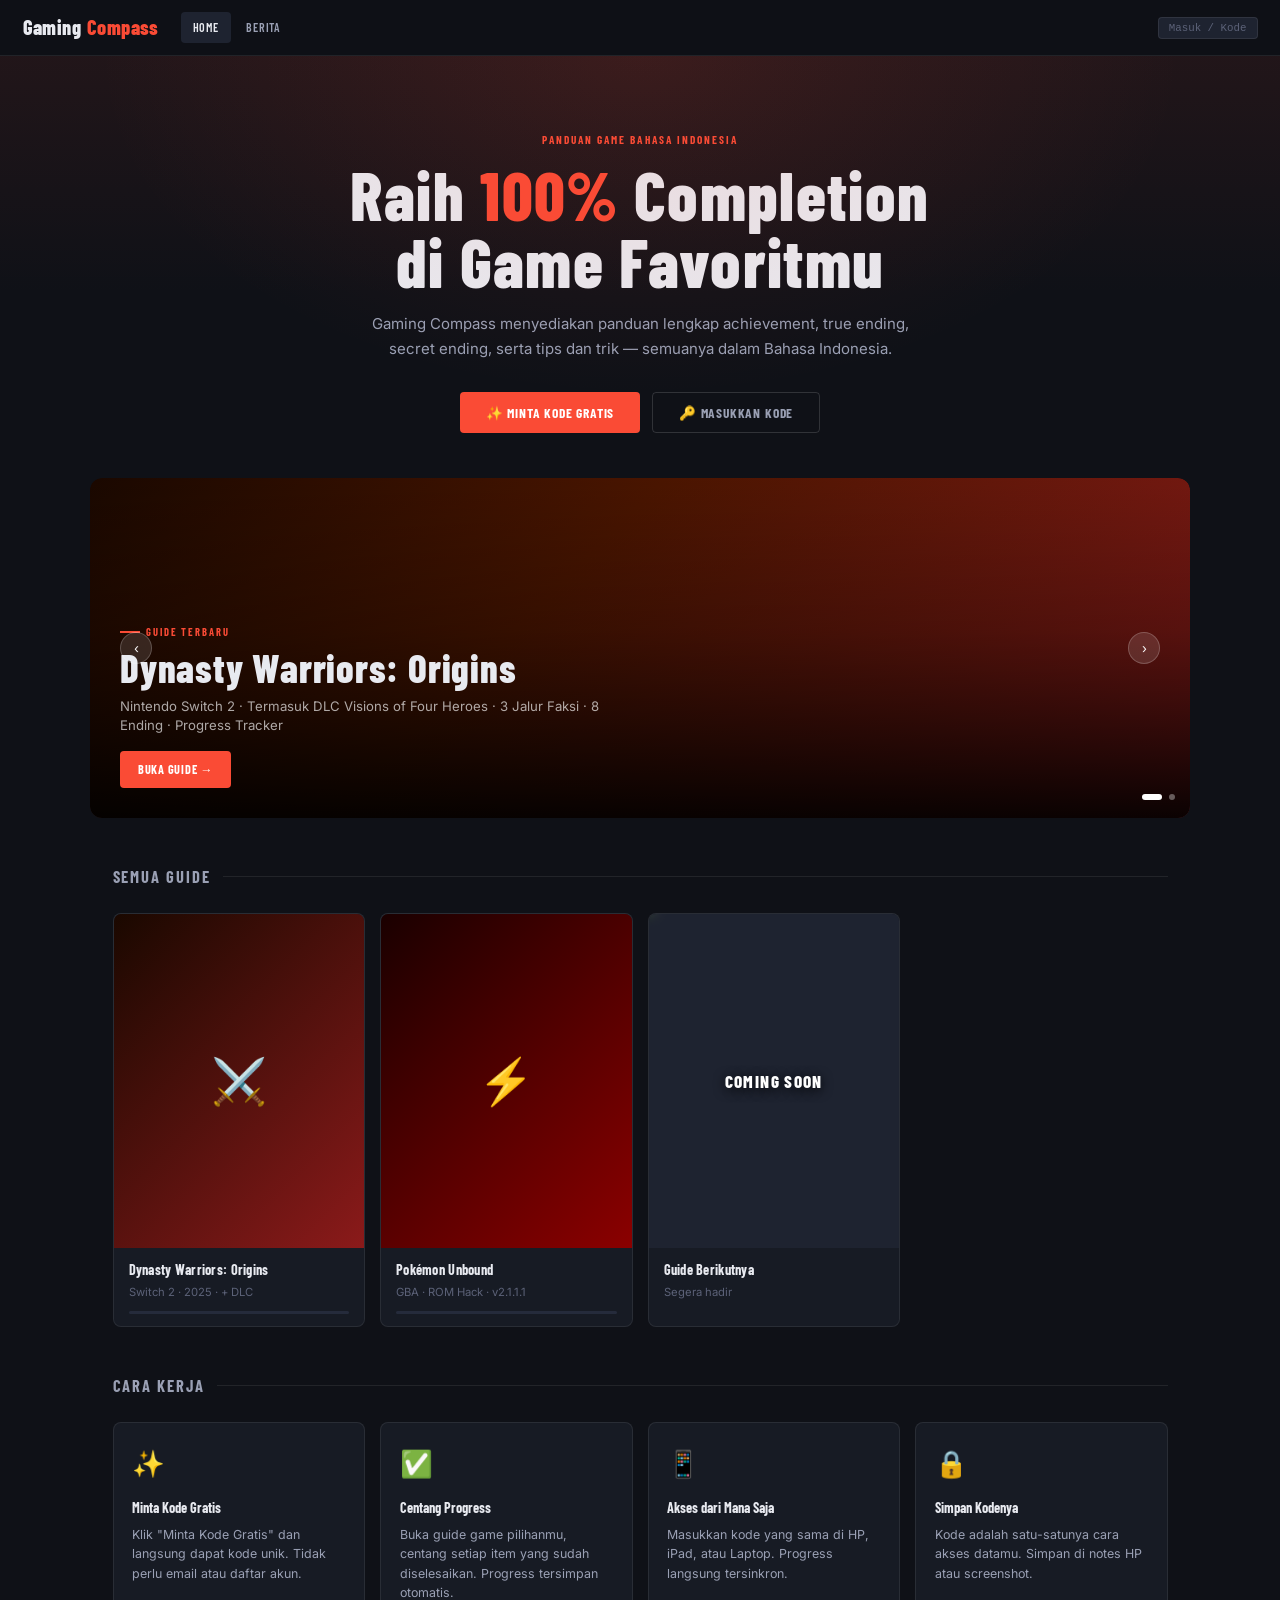
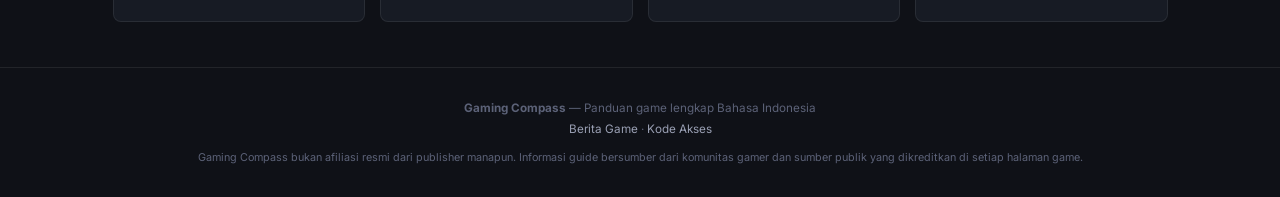
==== commit 3fa48537: "Update index.html" ====
--- a/index.html
+++ b/index.html
@@ -6,10 +6,39 @@
 <title>Gaming Compass — Panduan Game Lengkap Bahasa Indonesia</title>
 <meta name="description" content="Gaming Compass adalah website panduan game berbahasa Indonesia. Temukan guide achievement, true ending, secret ending, dan tips trik menyelesaikan game favoritmu.">
 <meta name="keywords" content="panduan game, guide game indonesia, achievement guide, true ending, secret ending, tips trik game, gaming compass">
-<meta property="og:title" content="Gaming Compass — Panduan Game Bahasa Indonesia">
-<meta property="og:description" content="Guide achievement, true ending, secret ending, dan tips trik game dalam Bahasa Indonesia.">
+<!-- Open Graph -->
+<meta property="og:title" content="Gaming Compass — Panduan Game Lengkap Bahasa Indonesia">
+<meta property="og:description" content="Guide achievement, true ending, secret ending, dan tips trik game terlengkap dalam Bahasa Indonesia. Gratis, cloud-saved, selalu diperbarui.">
 <meta property="og:type" content="website">
+<meta property="og:url" content="https://yutelich.github.io/GamingCompass/">
+<meta property="og:image" content="https://images.unsplash.com/photo-1593305841991-05c297ba4575?w=1200&q=80">
+<meta property="og:locale" content="id_ID">
+<meta property="og:site_name" content="Gaming Compass">
+<!-- Twitter Card -->
+<meta name="twitter:card" content="summary_large_image">
+<meta name="twitter:title" content="Gaming Compass — Panduan Game Bahasa Indonesia">
+<meta name="twitter:description" content="Guide achievement, true ending, secret ending, dan tips trik game dalam Bahasa Indonesia.">
+<meta name="twitter:image" content="https://images.unsplash.com/photo-1593305841991-05c297ba4575?w=1200&q=80">
+<!-- Canonical & Robots -->
 <link rel="canonical" href="https://yutelich.github.io/GamingCompass/">
+<meta name="robots" content="index, follow">
+<meta name="author" content="Gaming Compass">
+<!-- Structured Data: WebSite -->
+<script type="application/ld+json">
+{
+  "@context": "https://schema.org",
+  "@type": "WebSite",
+  "name": "Gaming Compass",
+  "url": "https://yutelich.github.io/GamingCompass/",
+  "description": "Panduan game lengkap dalam Bahasa Indonesia — achievement, true ending, tips trik.",
+  "inLanguage": "id",
+  "potentialAction": {
+    "@type": "SearchAction",
+    "target": "https://yutelich.github.io/GamingCompass/?s={search_term_string}",
+    "query-input": "required name=search_term_string"
+  }
+}
+</script>
 <link rel="stylesheet" href="assets/css/main.css">
 <style>
   /* ── HERO SLIDER ─────────────────────────────── */
@@ -210,90 +239,131 @@
   }
   .gc-how-desc { font-size: 0.83rem; color: var(--c-text-2); line-height: 1.55; }
 
-  /* ── MOBILE SLIDER FIX ────────────────────────── */
+  /* ── MOBILE SLIDER ─────────────────────────────── */
   @media (max-width: 640px) {
-    /* Wrapper: hapus padding, full bleed */
-    .gc-slider {
-      padding: 0 !important;
-      margin: 0.75rem 0 0 !important;
-      max-width: 100% !important;
-    }
-    .gc-slider-viewport {
-      border-radius: 0 !important;
-      overflow: hidden !important;
-    }
-    .gc-slider-inner { padding: 0 !important; }
-
-    /* Slides container */
-    .gc-slides { width: 100%; }
-
-    /* Tiap slide: vertikal stack */
-    .gc-slide {
-      height: auto !important;
-      min-height: 0 !important;
-      flex-direction: column !important;
-      align-items: stretch !important;
-      border-radius: 0 !important;
-    }
-
-    /* Bg image: 16:9 aspect ratio, tidak terpotong */
-    .gc-slide-bg {
-      position: relative !important;
-      inset: auto !important;
-      width: 100% !important;
-      height: 0 !important;
-      padding-bottom: 50% !important;
-      flex-shrink: 0 !important;
-    }
-    .gc-slide-bg > * {
-      position: absolute !important;
-      inset: 0 !important;
-      width: 100% !important;
-      height: 100% !important;
-    }
-
-    /* Gradient: hilangkan agar teks tidak tertutup */
-    .gc-slide-gradient { display: none !important; }
-
-    /* Konten: di bawah gambar */
-    .gc-slide-content {
-      position: relative !important;
-      background: var(--c-surface) !important;
-      border-top: 1px solid var(--c-border) !important;
-      padding: 1rem 1.25rem 1.25rem !important;
-      width: 100% !important;
-      box-sizing: border-box !important;
-    }
-    .gc-slide-title {
-      font-size: 1.25rem !important;
-      color: var(--c-text) !important;
-    }
-    .gc-slide-desc {
-      color: var(--c-text-2) !important;
-      font-size: 0.8rem !important;
-      margin-bottom: 0.6rem !important;
-    }
-    .gc-slide-label { color: var(--c-accent) !important; }
-
-    /* News grid: 1 kolom */
-    .gc-slide-news-grid {
-      grid-template-columns: 1fr !important;
-      gap: 0.4rem !important;
-    }
-    .gc-slide-news-item { padding: 0.5rem 0.7rem !important; }
-
-    /* Controls: hilangkan arrow, dots di bawah */
-    .gc-slider-arrow { display: none !important; }
-    .gc-slider-controls {
-      position: static !important;
-      display: flex !important;
-      justify-content: center !important;
-      padding: 0.6rem 0 !important;
-      background: var(--c-surface) !important;
-      transform: none !important;
-    }
-    .gc-slider-dot { width: 8px !important; height: 8px !important; }
-    .gc-slider-dot.active { width: 22px !important; }
+    /* Sembunyikan slider desktop, tampilkan slider mobile */
+    .gc-slider { display: none !important; }
+    .gc-slider-mobile { display: block !important; }
+  }
+  /* Mobile slider: hidden di desktop */
+  .gc-slider-mobile {
+    display: none;
+    margin-top: 0.75rem;
+    position: relative;
+    overflow: hidden;
+    width: 100%;
+  }
+  .gc-slider-mobile-track {
+    display: flex;
+    transition: transform 0.4s cubic-bezier(0.4,0,0.2,1);
+    will-change: transform;
+    width: 100%;
+  }
+  .gc-slide-mobile {
+    min-width: 100vw;
+    width: 100vw;
+    flex-shrink: 0;
+    background: var(--c-surface);
+  }
+  .gc-slide-mobile-img {
+    width: 100%;
+    aspect-ratio: 16/9;
+    overflow: hidden;
+    position: relative;
+    background: var(--c-surface-2);
+  }
+  .gc-slide-mobile-img img {
+    width: 100%;
+    height: 100%;
+    object-fit: cover;
+    display: block;
+  }
+  .gc-slide-mobile-body {
+    padding: 1rem 1.25rem 1.25rem;
+    border-top: 1px solid var(--c-border);
+  }
+  .gc-slide-mobile-label {
+    font-family: var(--font-head);
+    font-size: 0.65rem;
+    font-weight: 700;
+    letter-spacing: 0.16em;
+    text-transform: uppercase;
+    color: var(--c-accent);
+    margin-bottom: 0.35rem;
+    display: flex;
+    align-items: center;
+    gap: 0.35rem;
+  }
+  .gc-slide-mobile-label::before {
+    content: '';
+    width: 14px; height: 2px;
+    background: var(--c-accent);
+    display: inline-block;
+  }
+  .gc-slide-mobile-title {
+    font-family: var(--font-head);
+    font-size: 1.3rem;
+    font-weight: 800;
+    line-height: 1.1;
+    color: var(--c-text);
+    margin-bottom: 0.35rem;
+  }
+  .gc-slide-mobile-desc {
+    font-size: 0.8rem;
+    color: var(--c-text-2);
+    line-height: 1.5;
+    margin-bottom: 0.75rem;
+  }
+  .gc-slide-mobile-news {
+    display: flex;
+    flex-direction: column;
+    gap: 0.4rem;
+    margin-bottom: 0.6rem;
+  }
+  .gc-slide-mobile-news-item {
+    background: rgba(255,255,255,0.05);
+    border: 1px solid var(--c-border);
+    border-radius: var(--radius-sm);
+    padding: 0.5rem 0.7rem;
+    text-decoration: none;
+  }
+  .gc-slide-mobile-news-src {
+    font-family: var(--font-head);
+    font-size: 0.58rem;
+    font-weight: 700;
+    letter-spacing: 0.1em;
+    text-transform: uppercase;
+    color: var(--c-accent);
+    margin-bottom: 0.15rem;
+  }
+  .gc-slide-mobile-news-ttl {
+    font-size: 0.8rem;
+    color: var(--c-text);
+    line-height: 1.3;
+    display: -webkit-box;
+    -webkit-line-clamp: 2;
+    -webkit-box-orient: vertical;
+    overflow: hidden;
+  }
+  .gc-slider-mobile-dots {
+    display: flex;
+    justify-content: center;
+    gap: 0.4rem;
+    padding: 0.6rem 0 0.25rem;
+    background: var(--c-surface);
+  }
+  .gc-slider-mobile-dot {
+    width: 8px; height: 8px;
+    border-radius: 99px;
+    background: rgba(255,255,255,0.25);
+    border: none;
+    cursor: pointer;
+    transition: all 0.2s;
+    padding: 0;
+  }
+  .gc-slider-mobile-dot.active {
+    background: var(--c-accent);
+    width: 22px;
   }
 </style>
 </head>
@@ -385,6 +455,54 @@
   </div>
 </div>
 
+<!-- ── MOBILE SLIDER (hanya tampil di mobile ≤640px) ──────────── -->
+<div class="gc-slider-mobile" id="gc-slider-mobile">
+  <div class="gc-slider-mobile-track" id="gc-mobile-track">
+
+    <!-- Mobile Slide 1: Guide DWO -->
+    <div class="gc-slide-mobile">
+      <div class="gc-slide-mobile-img">
+        <div id="sgdb-mobile-hero-placeholder"
+             style="width:100%;height:100%;background:linear-gradient(135deg,#1a0800,#8b1a1a);position:absolute;inset:0"></div>
+        <img id="sgdb-mobile-hero-img" src="" alt="Dynasty Warriors Origins"
+             style="display:none;position:absolute;inset:0;width:100%;height:100%;object-fit:cover"
+             onerror="this.style.display='none'">
+      </div>
+      <div class="gc-slide-mobile-body">
+        <div class="gc-slide-mobile-label">Guide Terbaru</div>
+        <div class="gc-slide-mobile-title">Dynasty Warriors: Origins</div>
+        <div class="gc-slide-mobile-desc">Switch 2 · DLC Visions of Four Heroes · 3 Jalur · 8 Ending</div>
+        <a href="games/dwo/" class="btn btn-primary" style="font-size:0.82rem;padding:0.5rem 1rem">Buka Guide →</a>
+      </div>
+    </div>
+
+    <!-- Mobile Slide 2: Berita -->
+    <div class="gc-slide-mobile">
+      <div class="gc-slide-mobile-img">
+        <div style="width:100%;height:100%;background:linear-gradient(135deg,#0a0f1a,#0d1f3c);position:absolute;inset:0"></div>
+        <img id="slide2-trending-img-mobile" src="" alt=""
+             style="display:none;position:absolute;inset:0;width:100%;height:100%;object-fit:cover;opacity:0.3"
+             onerror="this.style.display='none'">
+      </div>
+      <div class="gc-slide-mobile-body">
+        <div class="gc-slide-mobile-label">Berita Terkini</div>
+        <div class="gc-slide-mobile-title">Seputar Dunia Game</div>
+        <div class="gc-slide-mobile-news" id="gc-mobile-news">
+          <div style="height:50px;background:rgba(255,255,255,0.05);border-radius:6px;animation:shimmer 1.4s infinite"></div>
+        </div>
+        <a href="news/" class="btn btn-outline" style="font-size:0.82rem;padding:0.5rem 1rem">Lihat Semua Berita →</a>
+      </div>
+    </div>
+
+  </div>
+
+  <!-- Dots -->
+  <div class="gc-slider-mobile-dots">
+    <button class="gc-slider-mobile-dot active" onclick="mobileGoTo(0)"></button>
+    <button class="gc-slider-mobile-dot" onclick="mobileGoTo(1)"></button>
+  </div>
+</div>
+
 <!-- ── GAME LIST ──────────────────────────────── -->
 <div class="gc-section">
   <div class="gc-section-title">Semua Guide</div>
@@ -407,6 +525,26 @@
         </div>
       </div>
     </a>
+    <!-- Pokemon Unbound card -->
+    <a href="games/unbound/" class="gc-game-card">
+      <div class="gc-game-card-cover">
+        <img id="sgdb-cover-unbound"
+             src=""
+             alt="Pokemon Unbound"
+             style="width:100%;height:100%;object-fit:cover;display:none"
+             onerror="this.style.display='none';document.getElementById('sgdb-placeholder-unbound').style.display='flex'">
+        <div id="sgdb-placeholder-unbound" class="gc-game-card-cover-placeholder"
+             style="background:linear-gradient(135deg,#1a0000,#8b0000)">⚡</div>
+      </div>
+      <div class="gc-game-card-info">
+        <div class="gc-game-card-title">Pokémon Unbound</div>
+        <div class="gc-game-card-meta">GBA · ROM Hack · v2.1.1.1</div>
+        <div class="gc-game-card-progress" id="progress-bar-unbound">
+          <div class="gc-game-card-progress-fill" style="width:0%"></div>
+        </div>
+      </div>
+    </a>
+
     <!-- Coming Soon: static blur image, no game info -->
     <div class="gc-game-card" style="cursor:default;pointer-events:none">
       <div class="gc-game-card-cover" style="position:relative;overflow:hidden">
@@ -477,7 +615,7 @@
 <script src="assets/js/test.js"></script>
 <script>
   // ── API KEY ────────────────────────────────────
-  GC.CONFIG.JSONBIN_API_KEY = '$2a$10$VFA8BfmxCnPmR4nZk/qxd..3oQptVimsCT5/ZEF265dcwY8LIfJZK';
+  // JSONBin API key diambil dari core.js — tidak perlu isi di sini
 
   // ── INIT: tanpa pop-up, hanya update nav ──────
   (async () => {
@@ -590,6 +728,8 @@
           `).join('')}
         </div>
       `;
+      // Sync ke mobile slider juga
+      if (typeof applyMobileNews === 'function') applyMobileNews(items);
     } catch {
       // Fallback jika semua RSS gagal
       container.innerHTML = `
@@ -609,8 +749,7 @@
   // Config per game: { slug, query, sgdbId (opsional — lebih akurat) }
   const GAME_ART = [
     { id: 'dwo', query: 'Dynasty Warriors Origins', sgdbId: 5453515 },
-    // Tambah game baru di sini:
-    // { id: 'game2', query: 'Nama Game', sgdbId: null },
+    { id: 'unbound', query: 'Pokemon Unbound GBA', sgdbId: null },
   ];
 
   async function fetchGameArt(game) {
@@ -668,6 +807,8 @@
             heroImgEl.src = heroSrc;
             heroImgEl.style.display = 'block';
             if (heroPlaceholderEl) heroPlaceholderEl.style.opacity = '0.3';
+            // Sync ke mobile hero juga
+            if (game.id === 'dwo' && typeof applyMobileHero === 'function') applyMobileHero(heroSrc);
             console.log('[SGDB] hero ' + game.id + ': OK');
           }
         } catch(e) {
@@ -719,9 +860,9 @@
 
   function applyTrending(game) {
     if (!game) return;
-    // Hanya update slide 2 background dengan gambar game trending
     var s2src = game.thumb || game.image;
     if (s2src) {
+      // Desktop slide 2
       var s2img = document.getElementById('slide2-trending-img');
       if (s2img) {
         var preload = new Image();
@@ -731,8 +872,71 @@
         };
         preload.src = s2src;
       }
+      // Mobile slide 2
+      applyTrendingMobile(s2src);
     }
     console.log('[Trending] slide 2 bg:', game.name);
+  }
+
+  // ── MOBILE SLIDER JS ─────────────────────────────────────────────
+  var mobileCurrent = 0;
+  var mobileTotal = 2;
+  var mobileTimer = null;
+
+  function mobileGoTo(idx) {
+    mobileCurrent = (idx + mobileTotal) % mobileTotal;
+    var track = document.getElementById('gc-mobile-track');
+    if (track) track.style.transform = 'translateX(-' + (mobileCurrent * 100) + 'vw)';
+    document.querySelectorAll('.gc-slider-mobile-dot').forEach(function(d, i) {
+      d.classList.toggle('active', i === mobileCurrent);
+    });
+    clearInterval(mobileTimer);
+    mobileTimer = setInterval(function() { mobileGoTo(mobileCurrent + 1); }, 6000);
+  }
+
+  // Swipe support untuk mobile slider
+  (function() {
+    var el = document.getElementById('gc-slider-mobile');
+    if (!el) return;
+    var startX = 0;
+    el.addEventListener('touchstart', function(e) { startX = e.touches[0].clientX; }, { passive: true });
+    el.addEventListener('touchend', function(e) {
+      var diff = startX - e.changedTouches[0].clientX;
+      if (Math.abs(diff) > 40) mobileGoTo(mobileCurrent + (diff > 0 ? 1 : -1));
+    });
+    mobileTimer = setInterval(function() { mobileGoTo(mobileCurrent + 1); }, 6000);
+  })();
+
+  // Update mobile slide 2 background dari trending
+  function applyTrendingMobile(imgSrc) {
+    var mobileS2 = document.getElementById('slide2-trending-img-mobile');
+    if (mobileS2 && imgSrc) {
+      mobileS2.src = imgSrc;
+      mobileS2.style.display = 'block';
+    }
+  }
+
+  // Update mobile SGDB hero (slide 1)
+  function applyMobileHero(src) {
+    var img = document.getElementById('sgdb-mobile-hero-img');
+    var ph = document.getElementById('sgdb-mobile-hero-placeholder');
+    if (img && src) {
+      img.src = src;
+      img.style.display = 'block';
+      if (ph) ph.style.opacity = '0';
+    }
+  }
+
+  // Update mobile news (slide 2)
+  function applyMobileNews(items) {
+    var el = document.getElementById('gc-mobile-news');
+    if (!el || !items || !items.length) return;
+    el.innerHTML = items.slice(0, 2).map(function(item) {
+      return '<a href="' + item.link + '" target="_blank" rel="noopener" class="gc-slide-mobile-news-item">' +
+        '<div class="gc-slide-mobile-news-src">' + item.source + '</div>' +
+        '<div class="gc-slide-mobile-news-ttl">' + item.title + '</div>' +
+      '</a>';
+    }).join('');
   }
 
   // Load semua setelah halaman siap
